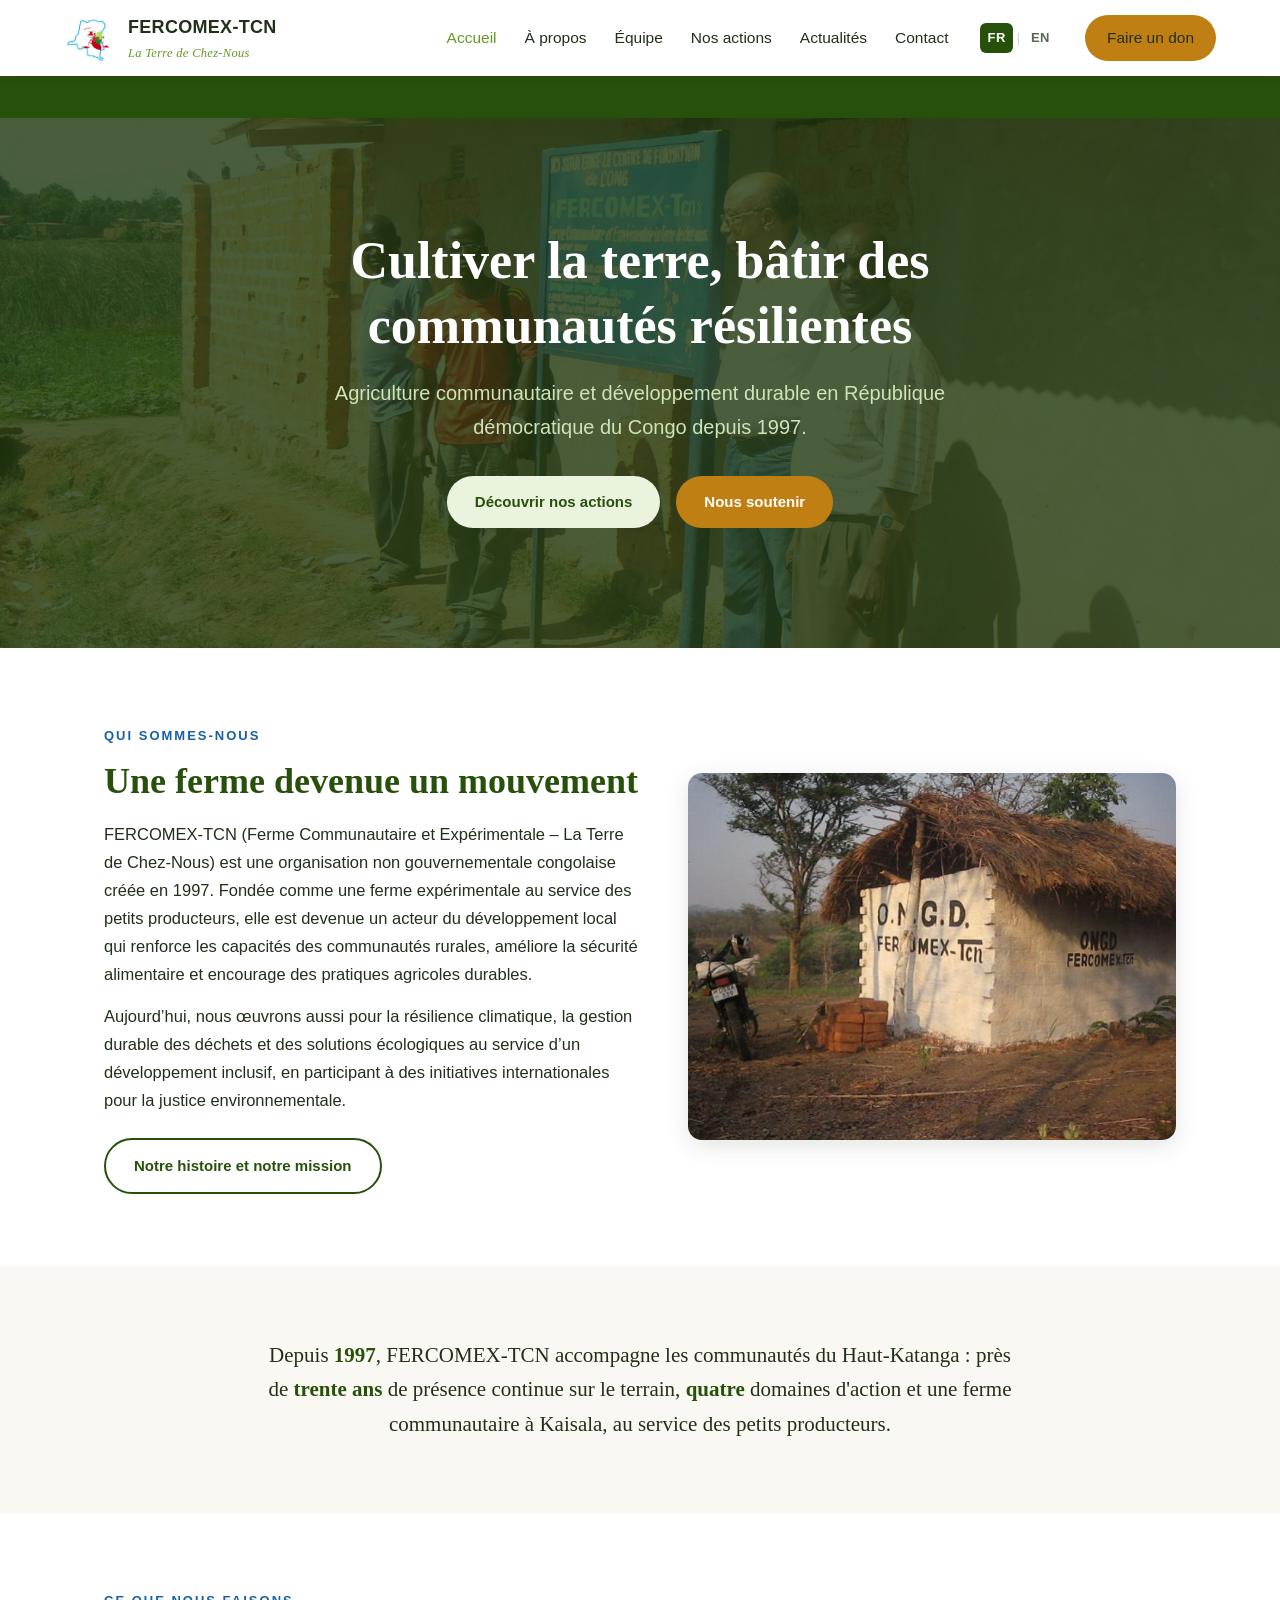
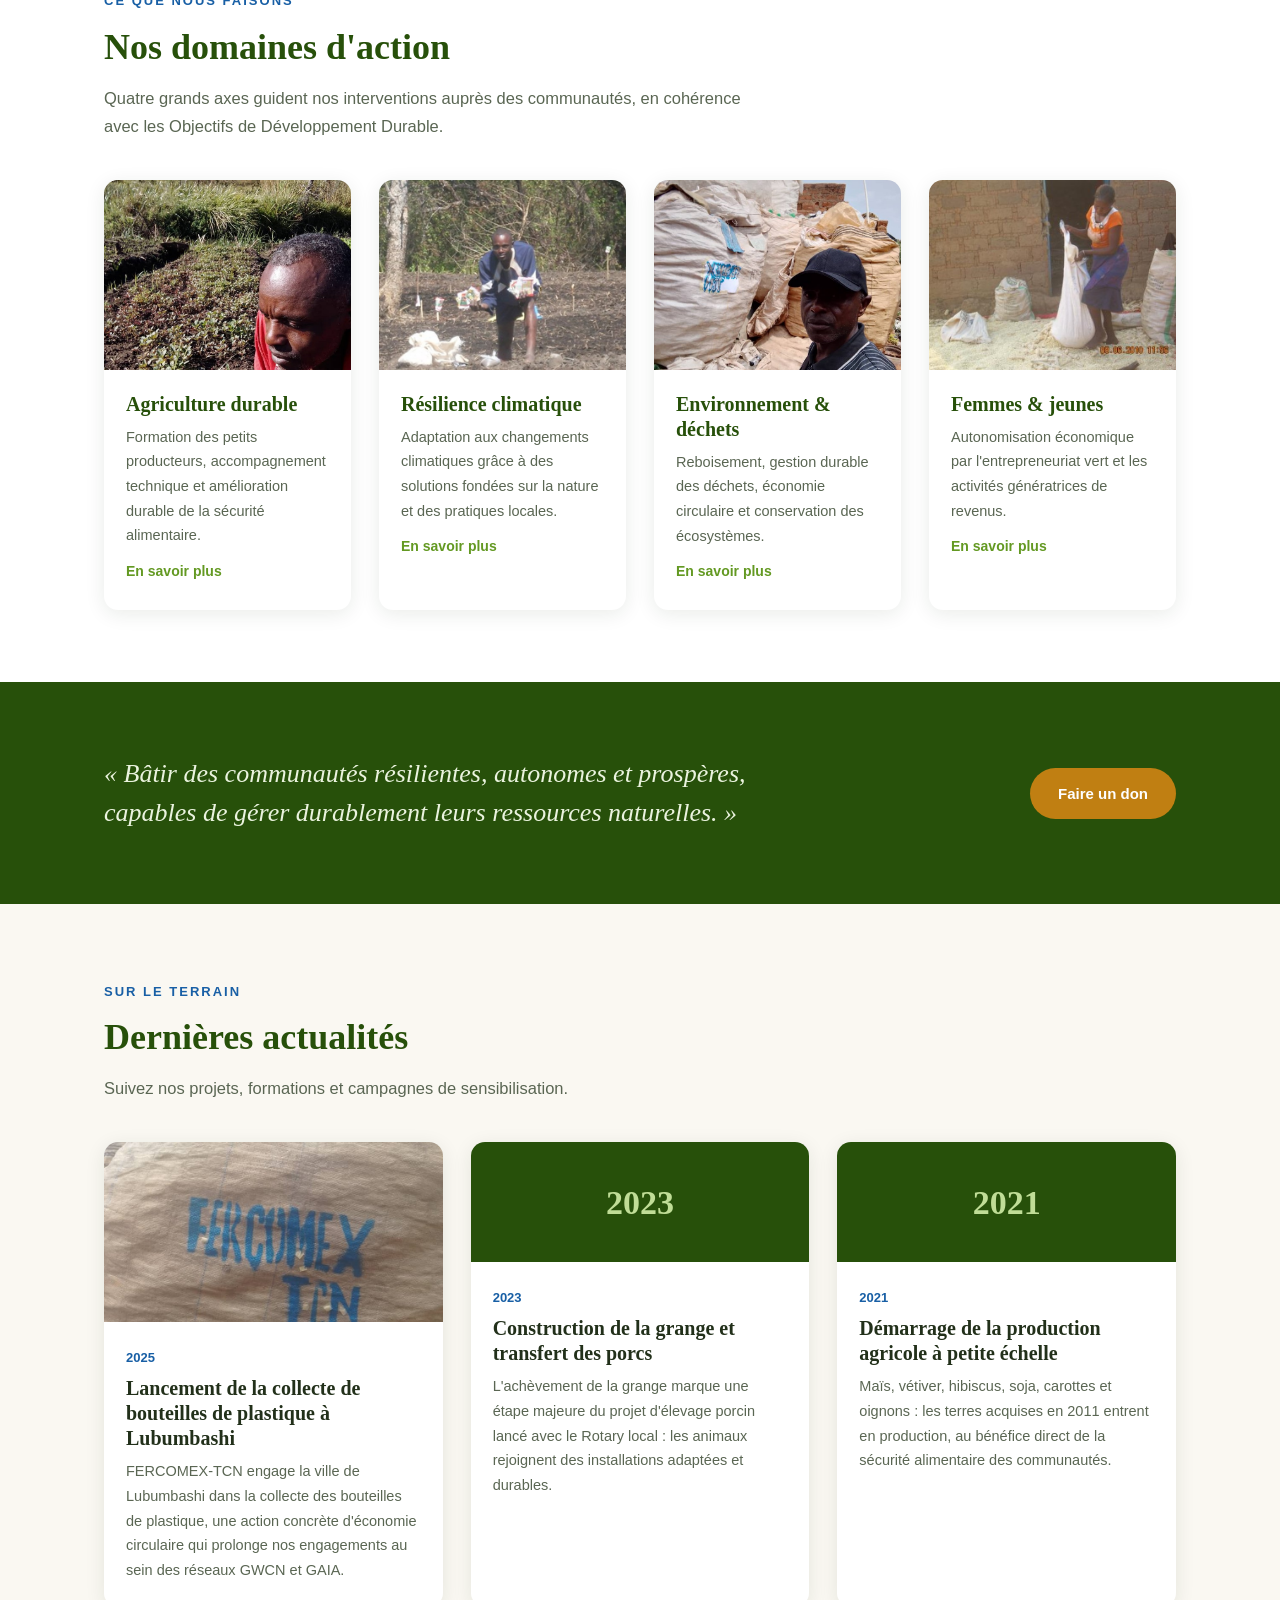
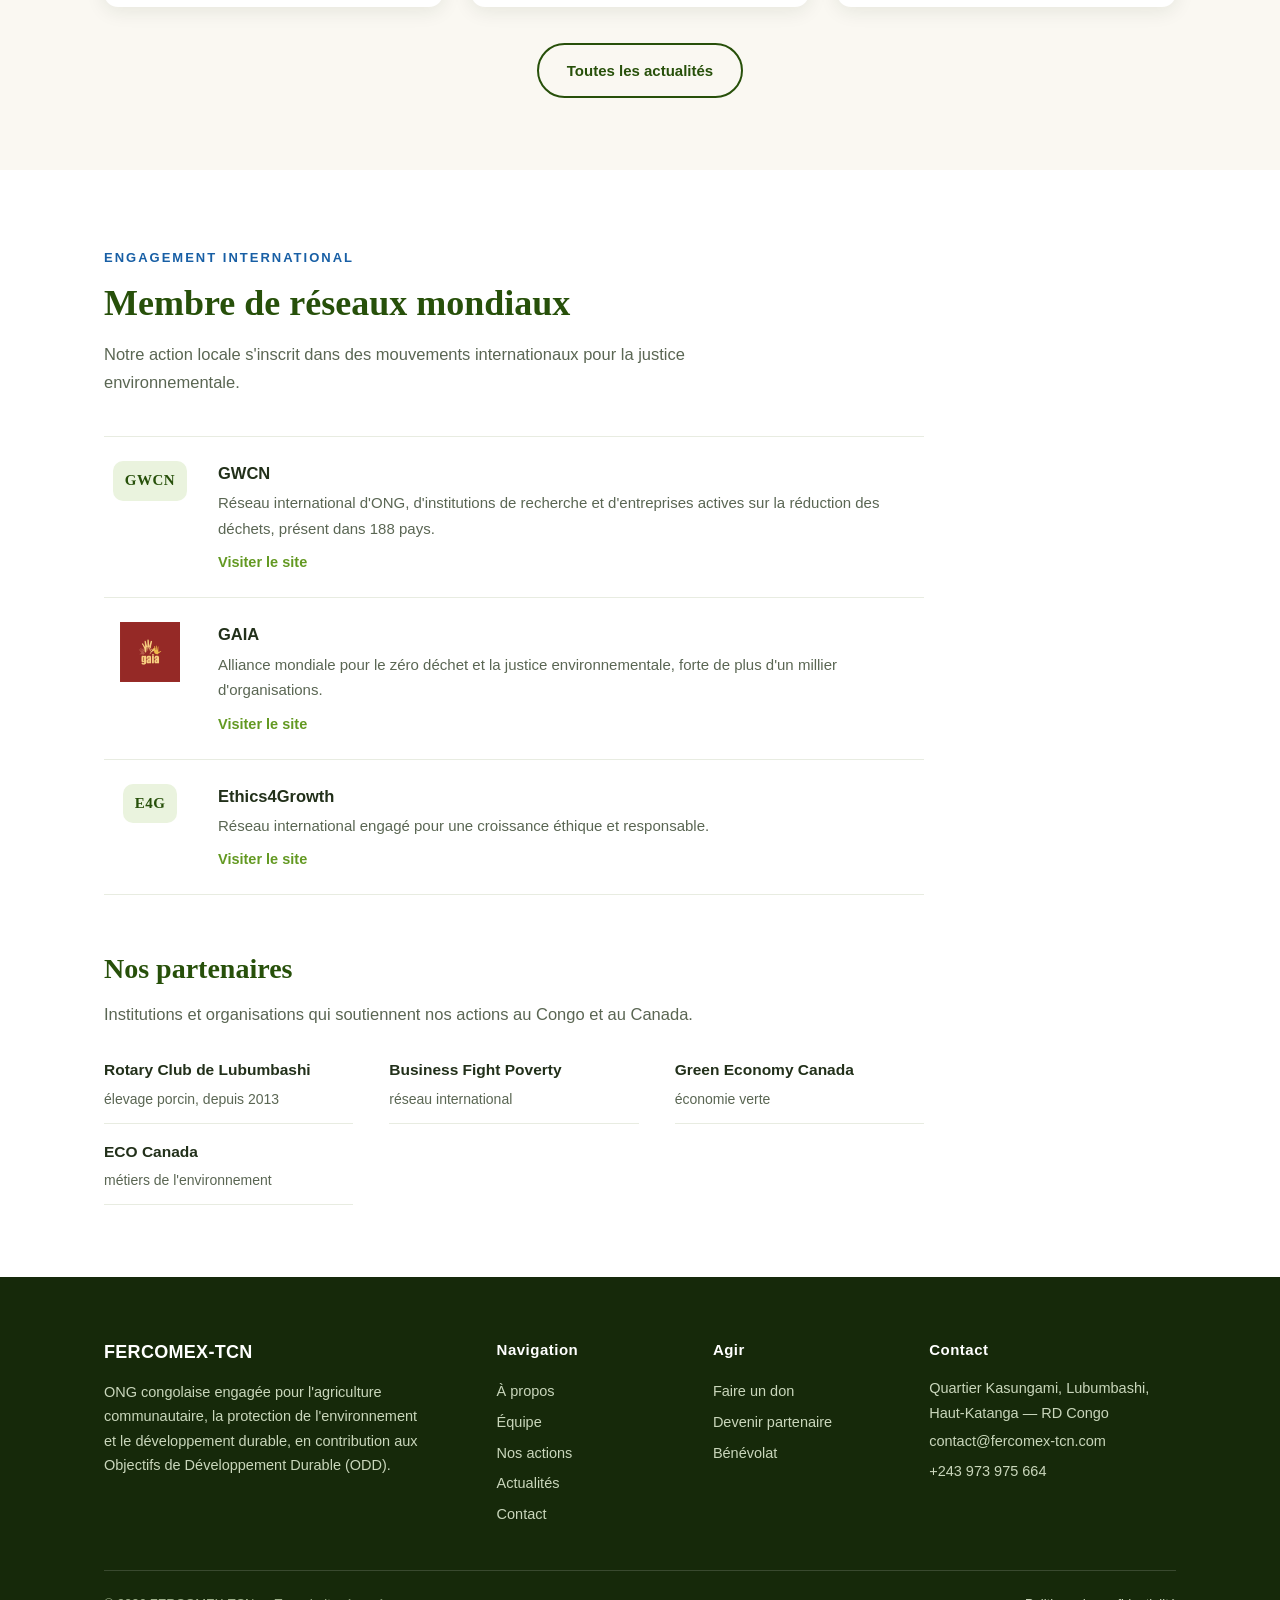
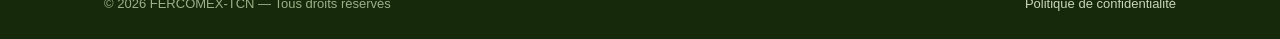
==== index.html @ 0d3cd233 "Site web FERCOMEX-TCN — version initiale Site statique bilingue (français / anglais) de l'ONGD FERCO" ====
<!DOCTYPE html>
<html lang="fr">
<head>
  <meta charset="UTF-8">
  <meta name="viewport" content="width=device-width, initial-scale=1.0">
  <title>FERCOMEX-TCN | Agriculture communautaire et développement durable en RDC</title>
  <meta name="description" content="FERCOMEX-TCN (La Terre de Chez-Nous) est une ONG congolaise fondée en 1997, engagée pour l'agriculture communautaire, la résilience climatique et la protection de l'environnement en RDC.">
  <link rel="icon" href="images/logo.jpg">
  <!-- Protection de secours : s'applique même sur un hébergeur qui
       ne lit pas le fichier _headers (GitHub Pages, par exemple). -->
  <meta http-equiv="Content-Security-Policy" content="default-src 'self'; script-src 'self'; style-src 'self' 'unsafe-inline'; font-src 'self'; img-src 'self' data:; media-src 'self'; connect-src 'self'; form-action 'self' https://formspree.io; base-uri 'self'; object-src 'none'">
  <meta name="referrer" content="strict-origin-when-cross-origin">
  <link rel="alternate" hreflang="fr" href="index.html">
  <link rel="alternate" hreflang="en" href="en/index.html">
  <link rel="stylesheet" href="css/style.css">
</head>
<body>

  <!-- ==================== EN-TÊTE ==================== -->
  <header class="entete">
    <div class="entete__barre">
      <a href="index.html" class="marque" style="text-decoration:none;">
        <img src="images/logo.jpg" alt="Logo FERCOMEX-TCN">
        <span class="marque__nom">FERCOMEX-TCN
          <span class="marque__slogan">La Terre de Chez-Nous</span>
        </span>
      </a>
      <button class="menu-mobile-btn" aria-label="Ouvrir le menu" aria-expanded="false">&#9776;</button>
      <nav class="nav">
        <a href="index.html" class="actif">Accueil</a>
        <a href="a-propos.html">À propos</a>
        <a href="equipe.html">Équipe</a>
        <a href="nos-actions.html">Nos actions</a>
        <a href="actualites.html">Actualités</a>
        <a href="contact.html">Contact</a>
        <span class="langues"><a href="#" class="actif">FR</a><span>|</span><a href="en/index.html">EN</a></span>
        <a href="contact.html#don" class="btn btn--don">Faire un don</a>
      </nav>
    </div>
  </header>

  <!-- ==================== RUBAN DE DEVISE TRILINGUE ====================
       Les trois devises défilent automatiquement (français, anglais, swahili).
       POUR MODIFIER UNE DEVISE : changez simplement le texte ci-dessous.
       POUR CHANGER LA VITESSE : voir css/style.css, section "Ruban de devise". -->
  <div class="ruban">
    <div class="ruban__piste">
      <p class="ruban__phrase"><span class="ruban__langue">FR</span>Notre Terre &mdash; Notre Prosp&eacute;rit&eacute;</p>
      <p class="ruban__phrase"><span class="ruban__langue">EN</span>Our Land &mdash; Our Prosperity</p>
      <p class="ruban__phrase"><span class="ruban__langue">SW</span>Udongo Wetu &mdash; Ufanisi Wetu</p>
    </div>
  </div>

  <!-- ==================== HÉROS (grand bandeau) ====================
       PHOTO : remplacez le fichier images/hero.jpg par votre plus belle
       photo de terrain (champ, formation, communauté). Format conseillé :
       1600 x 900 pixels, horizontale. Le texte vert foncé par-dessus
       s'ajuste automatiquement. -->
  <section class="heros">
    <h1>Cultiver la terre, bâtir des communautés résilientes</h1>
    <p>Agriculture communautaire et développement durable en République démocratique du Congo depuis 1997.</p>
    <div class="actions">
      <a href="nos-actions.html" class="btn btn--clair">Découvrir nos actions</a>
      <a href="contact.html#don" class="btn btn--don">Nous soutenir</a>
    </div>
  </section>

  <!-- ==================== QUI SOMMES-NOUS (résumé) ==================== -->
  <section class="section">
    <div class="conteneur deux-colonnes">
      <div>
        <span class="sur-titre">Qui sommes-nous</span>
        <h2>Une ferme devenue un mouvement</h2>
        <p style="margin-top:16px;">FERCOMEX-TCN (Ferme Communautaire et Expérimentale – La Terre de Chez-Nous) est une organisation non gouvernementale congolaise créée en 1997. Fondée comme une ferme expérimentale au service des petits producteurs, elle est devenue un acteur du développement local qui renforce les capacités des communautés rurales, améliore la sécurité alimentaire et encourage des pratiques agricoles durables.</p>
        <p style="margin-top:14px;">Aujourd&rsquo;hui, nous œuvrons aussi pour la résilience climatique, la gestion durable des déchets et des solutions écologiques au service d&rsquo;un développement inclusif, en participant à des initiatives internationales pour la justice environnementale.</p>
        <a href="a-propos.html" class="btn btn--contour" style="margin-top:24px;">Notre histoire et notre mission</a>
      </div>
      <!-- PHOTO : remplacez images/apropos-histoire.jpg (900 x 650 px) -->
      <img src="images/apropos-histoire.jpg" alt="La ferme communautaire FERCOMEX-TCN">
    </div>
  </section>

  <!-- ==================== REPÈRES ====================
       Les chiffres sont intégrés dans une phrase, pas alignés en compteurs.
       MODIFIEZ ICI quand vous aurez vos chiffres réels : remplacez les
       tirets par les nombres, dans le texte lui-même. -->
  <section class="section section--sable">
    <div class="conteneur">
      <p class="reperes">
        Depuis <strong>1997</strong>, FERCOMEX-TCN accompagne les communautés du Haut-Katanga :
        près de <strong>trente ans</strong> de présence continue sur le terrain, <strong>quatre</strong>
        domaines d'action et une ferme communautaire à Kaisala, au service des petits producteurs.
      </p>
    </div>
  </section>

  <!-- ==================== NOS DOMAINES D'ACTION ==================== -->
  <section class="section">
    <div class="conteneur">
      <span class="sur-titre">Ce que nous faisons</span>
      <h2>Nos domaines d'action</h2>
      <p class="intro-section">Quatre grands axes guident nos interventions auprès des communautés, en cohérence avec les Objectifs de Développement Durable.</p>

      <div class="grille-actions">
        <article class="carte-action">
          <img src="images/action-agriculture.jpg" alt="Pépinière de vétiver encadrée par notre agronome">
          <div class="carte-action__corps">
            <h3>Agriculture durable</h3>
            <p>Formation des petits producteurs, accompagnement technique et amélioration durable de la sécurité alimentaire.</p>
            <a href="nos-actions.html#agriculture" class="carte-action__lien">En savoir plus</a>
          </div>
        </article>

        <article class="carte-action">
          <img src="images/action-climat.jpg" alt="Préparation de planches de culture et repiquage à la ferme">
          <div class="carte-action__corps">
            <h3>Résilience climatique</h3>
            <p>Adaptation aux changements climatiques grâce à des solutions fondées sur la nature et des pratiques locales.</p>
            <a href="nos-actions.html#climat" class="carte-action__lien">En savoir plus</a>
          </div>
        </article>

        <article class="carte-action">
          <img src="images/action-dechets.jpg" alt="Collecte de bouteilles de plastique à Lubumbashi">
          <div class="carte-action__corps">
            <h3>Environnement &amp; déchets</h3>
            <p>Reboisement, gestion durable des déchets, économie circulaire et conservation des écosystèmes.</p>
            <a href="nos-actions.html#environnement" class="carte-action__lien">En savoir plus</a>
          </div>
        </article>

        <article class="carte-action">
          <img src="images/action-femmes.jpg" alt="Ensachage du maïs récolté par les femmes de la communauté">
          <div class="carte-action__corps">
            <h3>Femmes &amp; jeunes</h3>
            <p>Autonomisation économique par l'entrepreneuriat vert et les activités génératrices de revenus.</p>
            <a href="nos-actions.html#autonomisation" class="carte-action__lien">En savoir plus</a>
          </div>
        </article>
      </div>
    </div>
  </section>

  <!-- ==================== CITATION + APPEL AU DON ==================== -->
  <section class="section section--verte">
    <div class="conteneur citation">
      <blockquote>« Bâtir des communautés résilientes, autonomes et prospères, capables de gérer durablement leurs ressources naturelles. »</blockquote>
      <a href="contact.html#don" class="btn btn--don">Faire un don</a>
    </div>
  </section>

  <!-- ==================== ACTUALITÉS ====================
       MODIFIEZ ICI : remplacez les dates, titres et résumés par vos
       vraies nouvelles. Les photos : actu-1.jpg, actu-2.jpg, actu-3.jpg -->
  <section class="section section--sable">
    <div class="conteneur">
      <span class="sur-titre">Sur le terrain</span>
      <h2>Dernières actualités</h2>
      <p class="intro-section">Suivez nos projets, formations et campagnes de sensibilisation.</p>

      <div class="grille-actus">
                <article class="carte-actu">
          <img src="images/actu-2025.jpg" alt="Big bags de bouteilles collectées, marqués FERCOMEX-TCN">
          <div class="carte-actu__corps">
            <time datetime="2025">2025</time>
            <h3>Lancement de la collecte de bouteilles de plastique à Lubumbashi</h3>
            <p>FERCOMEX-TCN engage la ville de Lubumbashi dans la collecte des bouteilles de plastique, une action concrète d'économie circulaire qui prolonge nos engagements au sein des réseaux GWCN et GAIA.</p>
          </div>
        </article>
        <article class="carte-actu">
          <div class="bandeau-actu"><span>2023</span></div>
          <div class="carte-actu__corps">
            <time datetime="2023">2023</time>
            <h3>Construction de la grange et transfert des porcs</h3>
            <p>L'achèvement de la grange marque une étape majeure du projet d'élevage porcin lancé avec le Rotary local : les animaux rejoignent des installations adaptées et durables.</p>
          </div>
        </article>
        <article class="carte-actu">
          <div class="bandeau-actu"><span>2021</span></div>
          <div class="carte-actu__corps">
            <time datetime="2021">2021</time>
            <h3>Démarrage de la production agricole à petite échelle</h3>
            <p>Maïs, vétiver, hibiscus, soja, carottes et oignons : les terres acquises en 2011 entrent en production, au bénéfice direct de la sécurité alimentaire des communautés.</p>
          </div>
        </article>

      </div>
      <div style="text-align:center; margin-top:36px;">
        <a href="actualites.html" class="btn btn--contour">Toutes les actualités</a>
      </div>
    </div>
  </section>

  <!-- ==================== PARTENAIRES ====================
       MODIFIEZ ICI : remplacez les noms par vos vrais partenaires.
       Plus tard, vous pourrez remplacer chaque bloc texte par le logo
       du partenaire : <img src="images/partenaire-1.png" alt="Nom"> -->
  <section class="section">
    <div class="conteneur">
      <span class="sur-titre">Engagement international</span>
      <h2>Membre de réseaux mondiaux</h2>
      <p class="intro-section">Notre action locale s'inscrit dans des mouvements internationaux pour la justice environnementale.</p>
      <ul class="liste-reseaux">
        <li class="reseau-ligne">
          <span class="reseau-ligne__logo">
            <!-- LOGO : déposez images/logos/gwcn.png puis remplacez la ligne ci-dessous par :
                 <img src="images/logos/gwcn.png" alt="GWCN"> -->
            <span class="logo-texte">GWCN</span>
          </span>
          <span class="reseau-ligne__texte">
            <strong>GWCN</strong>
            <span>Réseau international d'ONG, d'institutions de recherche et d'entreprises actives sur la réduction des déchets, présent dans 188 pays.</span>
            <a href="https://gwcnweb.org/" target="_blank" rel="noopener">Visiter le site</a>
          </span>
        </li>
        <li class="reseau-ligne">
          <span class="reseau-ligne__logo">
            <!-- LOGO : déposez images/logos/gaia.png puis remplacez la ligne ci-dessous par :
                 <img src="images/logos/gaia.png" alt="GAIA"> -->
            <img src="images/logos/gaia.png" alt="GAIA">
          </span>
          <span class="reseau-ligne__texte">
            <strong>GAIA</strong>
            <span>Alliance mondiale pour le zéro déchet et la justice environnementale, forte de plus d'un millier d'organisations.</span>
            <a href="https://www.no-burn.org/" target="_blank" rel="noopener">Visiter le site</a>
          </span>
        </li>
        <li class="reseau-ligne">
          <span class="reseau-ligne__logo">
            <!-- LOGO : déposez images/logos/ethics4growth.png puis remplacez la ligne ci-dessous par :
                 <img src="images/logos/ethics4growth.png" alt="Ethics4Growth"> -->
            <span class="logo-texte">E4G</span>
          </span>
          <span class="reseau-ligne__texte">
            <strong>Ethics4Growth</strong>
            <span>Réseau international engagé pour une croissance éthique et responsable.</span>
            <a href="https://ethics4growth.com/" target="_blank" rel="noopener">Visiter le site</a>
          </span>
        </li>
      </ul>

      <h3 class="sous-titre-bloc">Nos partenaires</h3>
      <p class="intro-section" style="margin-bottom:18px;">Institutions et organisations qui soutiennent nos actions au Congo et au Canada.</p>
      <ul class="liste-partenaires">
        <li><strong>Rotary Club de Lubumbashi</strong><span>élevage porcin, depuis 2013</span></li>
        <li><strong>Business Fight Poverty</strong><span>réseau international</span></li>
        <li><strong>Green Economy Canada</strong><span>économie verte</span></li>
        <li><strong>ECO Canada</strong><span>métiers de l'environnement</span></li>
      </ul>
    </div>
  </section>

  <!-- ==================== PIED DE PAGE ==================== -->
  <footer class="pied">
    <div class="conteneur">
      <div class="pied__grille">
        <div>
          <span class="marque__nom">FERCOMEX-TCN</span>
          <p style="margin-top:12px; max-width:320px;">ONG congolaise engagée pour l'agriculture communautaire, la protection de l'environnement et le développement durable, en contribution aux Objectifs de Développement Durable (ODD).</p>
        </div>
        <div>
          <h4>Navigation</h4>
          <a href="a-propos.html">À propos</a>
        <a href="equipe.html">Équipe</a>
          <a href="nos-actions.html">Nos actions</a>
          <a href="actualites.html">Actualités</a>
          <a href="contact.html">Contact</a>
        </div>
        <div>
          <h4>Agir</h4>
          <a href="contact.html#don">Faire un don</a>
          <a href="contact.html">Devenir partenaire</a>
          <a href="contact.html">Bénévolat</a>
        </div>
        <div>
          <h4>Contact</h4>
          <!-- MODIFIEZ ICI vos vraies coordonnées -->
          <p>Quartier Kasungami, Lubumbashi, Haut-Katanga — RD Congo</p>
          <a href="mailto:contact@fercomex-tcn.com">contact@fercomex-tcn.com</a>
          <a href="tel:+243973975664">+243 973 975 664</a>
        </div>
      </div>
      <div class="pied__bas">
        <span>© <span id="annee">2026</span> FERCOMEX-TCN — Tous droits réservés</span>
        <span><a href="confidentialite.html" style="display:inline;">Politique de confidentialité</a></span>
      </div>
    </div>
  </footer>

  <script src="js/main.js"></script>
</body>
</html>
---- css/style.css ----
/* ============================================================
   POLICES — hébergées sur le site, aucune requête vers Google
   ------------------------------------------------------------
   Les fichiers attendus sont dans le dossier fonts/.
   S'ils sont absents, le site utilise automatiquement les polices
   de l'ordinateur du visiteur (Georgia et la police système) :
   l'affichage reste correct. Voir fonts/LISEZ-MOI.txt pour les ajouter.
   ============================================================ */
@font-face {
  font-family: "Fraunces";
  src: url("../fonts/fraunces-600.woff2") format("woff2");
  font-weight: 600; font-style: normal; font-display: swap;
}
@font-face {
  font-family: "Fraunces";
  src: url("../fonts/fraunces-400-italic.woff2") format("woff2");
  font-weight: 400; font-style: italic; font-display: swap;
}
@font-face {
  font-family: "Inter";
  src: url("../fonts/inter-400.woff2") format("woff2");
  font-weight: 400; font-style: normal; font-display: swap;
}
@font-face {
  font-family: "Inter";
  src: url("../fonts/inter-600.woff2") format("woff2");
  font-weight: 600; font-style: normal; font-display: swap;
}
@font-face {
  font-family: "Inter";
  src: url("../fonts/inter-700.woff2") format("woff2");
  font-weight: 700; font-style: normal; font-display: swap;
}

/* ============================================================
   FERCOMEX-TCN — Feuille de style principale
   ------------------------------------------------------------
   POUR CHANGER LES COULEURS DU SITE : modifiez uniquement
   les valeurs ci-dessous (section "Palette"). Tout le site
   s'adaptera automatiquement.
   ============================================================ */

:root {
  /* ---- Palette ---- */
  --vert-foret: #27500a;      /* couleur principale (bandeaux, titres) */
  --vert-feuille: #639922;    /* vert secondaire (liens, accents) */
  --vert-pale: #eaf3de;       /* fonds clairs verts */
  --bleu-fleuve: #185fa5;     /* accent bleu (climat, eau) */
  --ambre: #c07f12;           /* bouton "Faire un don" */
  --ambre-fonce: #8a5a0a;
  --sable: #faf8f2;           /* fond de sections alternées */
  --texte: #22301a;           /* texte principal */
  --texte-doux: #5a6653;      /* texte secondaire */
  --blanc: #ffffff;

  /* ---- Typographie ---- */
  --police-titres: "Fraunces", Georgia, "Times New Roman", serif;
  --police-texte: "Inter", -apple-system, BlinkMacSystemFont, "Segoe UI", Roboto, Helvetica, Arial, sans-serif;
}

/* ---- Base ---- */
* { margin: 0; padding: 0; box-sizing: border-box; }
html { scroll-behavior: smooth; }
body {
  font-family: var(--police-texte);
  color: var(--texte);
  background: var(--blanc);
  line-height: 1.7;
  font-size: 16.5px;
}
img { max-width: 100%; display: block; }
a { color: var(--vert-feuille); text-decoration: none; }
a:hover { text-decoration: underline; }

.conteneur { max-width: 1120px; margin: 0 auto; padding: 0 24px; }

h1, h2, h3 { font-family: var(--police-titres); font-weight: 600; line-height: 1.25; }
h2 { font-size: clamp(26px, 4vw, 36px); color: var(--vert-foret); }
h3 { font-size: 20px; }

.section { padding: 72px 0; }
.section--sable { background: var(--sable); }
.section--verte { background: var(--vert-foret); color: var(--vert-pale); }
.section--verte h2 { color: var(--blanc); }

.sur-titre {
  display: inline-block;
  font-size: 13px;
  letter-spacing: 2px;
  text-transform: uppercase;
  color: var(--bleu-fleuve);
  font-weight: 600;
  margin-bottom: 12px;
}
.intro-section {
  max-width: 640px;
  color: var(--texte-doux);
  margin: 14px 0 40px;
}

/* ---- Boutons ---- */
.btn {
  display: inline-block;
  padding: 13px 28px;
  border-radius: 999px;
  font-weight: 600;
  font-size: 15px;
  transition: transform 0.15s ease, background 0.15s ease;
}
.btn:hover { text-decoration: none; transform: translateY(-2px); }
.btn--don { background: var(--ambre); color: var(--blanc); }
.btn--don:hover { background: var(--ambre-fonce); }
.btn--clair { background: var(--vert-pale); color: var(--vert-foret); }
.btn--clair:hover { background: var(--blanc); }
.btn--vert { background: var(--vert-foret); color: var(--blanc); }
.btn--vert:hover { background: #1c3a07; }
.btn--contour { border: 2px solid var(--vert-foret); color: var(--vert-foret); }

/* ---- En-tête ---- */
.entete {
  background: var(--blanc);
  position: sticky;
  top: 0;
  z-index: 50;
  box-shadow: 0 1px 12px rgba(20, 40, 5, 0.08);
}
.entete__barre {
  display: flex;
  align-items: center;
  justify-content: space-between;
  padding: 12px 24px;
  max-width: 1200px;
  margin: 0 auto;
}
.marque { display: flex; align-items: center; gap: 12px; }
.marque img { width: 52px; height: 52px; object-fit: contain; border-radius: 50%; }
.marque__nom { font-weight: 700; font-size: 18px; color: var(--texte); letter-spacing: 0.3px; }
.marque__slogan {
  display: block;
  font-family: var(--police-titres);
  font-style: italic;
  font-weight: 400;
  font-size: 12.5px;
  color: var(--vert-feuille);
}
.nav { display: flex; align-items: center; gap: 28px; }
.nav a { color: var(--texte); font-weight: 500; font-size: 15.5px; }
.nav a:hover, .nav a.actif { color: var(--vert-feuille); text-decoration: none; }
.nav .btn { padding: 10px 22px; }
.menu-mobile-btn {
  display: none;
  background: none;
  border: none;
  font-size: 28px;
  color: var(--vert-foret);
  cursor: pointer;
}

/* ---- Héros (grand bandeau d'accueil) ---- */
.heros {
  position: relative;
  color: var(--blanc);
  text-align: center;
  padding: 110px 24px 120px;
  background:
    linear-gradient(rgba(24, 48, 6, 0.78), rgba(24, 48, 6, 0.78)),
    url("../images/hero.jpg") center / cover no-repeat;
}
.heros h1 {
  font-size: clamp(30px, 5vw, 52px);
  max-width: 820px;
  margin: 0 auto 18px;
  color: var(--blanc);
}
.heros p {
  font-size: clamp(16px, 2.2vw, 20px);
  color: #cfe3b8;
  max-width: 640px;
  margin: 0 auto 32px;
}
.heros .actions { display: flex; gap: 16px; justify-content: center; flex-wrap: wrap; }

/* ---- Bande de chiffres clés ---- */
.chiffres {
  display: grid;
  grid-template-columns: repeat(auto-fit, minmax(200px, 1fr));
  gap: 24px;
  text-align: center;
}
.chiffre__valeur {
  font-family: var(--police-titres);
  font-size: 42px;
  font-weight: 700;
  color: var(--vert-foret);
}
.chiffre__label { color: var(--texte-doux); font-size: 15px; }

/* ---- Cartes d'action (avec photo) ---- */
.grille-actions {
  display: grid;
  grid-template-columns: repeat(auto-fit, minmax(240px, 1fr));
  gap: 28px;
}
.carte-action {
  background: var(--blanc);
  border-radius: 14px;
  overflow: hidden;
  box-shadow: 0 4px 20px rgba(20, 40, 5, 0.09);
  transition: transform 0.2s ease;
  display: flex;
  flex-direction: column;
}
.carte-action:hover { transform: translateY(-6px); }
.carte-action img { height: 190px; object-fit: cover; width: 100%; }
.carte-action__corps { padding: 22px 22px 26px; flex: 1; }
.carte-action h3 { color: var(--vert-foret); margin-bottom: 8px; }
.carte-action p { font-size: 14.5px; color: var(--texte-doux); }
.carte-action__lien { font-weight: 600; font-size: 14px; display: inline-block; margin-top: 12px; }

/* ---- Citation / appel au don ---- */
.citation {
  display: flex;
  align-items: center;
  justify-content: space-between;
  gap: 32px;
  flex-wrap: wrap;
}
.citation blockquote {
  font-family: var(--police-titres);
  font-style: italic;
  font-size: clamp(19px, 2.6vw, 26px);
  line-height: 1.5;
  max-width: 660px;
}

/* ---- Actualités ---- */
.grille-actus {
  display: grid;
  grid-template-columns: repeat(auto-fit, minmax(260px, 1fr));
  gap: 28px;
}
.carte-actu {
  background: var(--blanc);
  border-radius: 14px;
  overflow: hidden;
  box-shadow: 0 4px 20px rgba(20, 40, 5, 0.09);
}
.carte-actu img { height: 180px; width: 100%; object-fit: cover; }
.carte-actu__corps { padding: 20px 22px 24px; }
.carte-actu time { font-size: 13px; color: var(--bleu-fleuve); font-weight: 600; }
.carte-actu h3 { margin: 6px 0 8px; }
.carte-actu p { font-size: 14.5px; color: var(--texte-doux); }

/* ---- Partenaires ---- */
.partenaires {
  display: flex;
  gap: 20px;
  flex-wrap: wrap;
  justify-content: center;
}
.partenaire {
  background: var(--blanc);
  border: 1px solid #e4e8dd;
  border-radius: 10px;
  padding: 18px 30px;
  color: var(--texte-doux);
  font-weight: 600;
  font-size: 14px;
}

/* ---- Pied de page ---- */
.pied {
  background: #16290a;
  color: #c9d6bb;
  padding: 60px 0 24px;
  font-size: 14.5px;
}
.pied__grille {
  display: grid;
  grid-template-columns: 2fr 1fr 1fr 1.4fr;
  gap: 40px;
  margin-bottom: 40px;
}
.pied h4 { color: var(--blanc); font-size: 15px; margin-bottom: 14px; letter-spacing: 0.5px; }
.pied a { color: #c9d6bb; display: block; padding: 3px 0; }
.pied a:hover { color: var(--blanc); }
.pied__bas {
  border-top: 1px solid rgba(255, 255, 255, 0.15);
  padding-top: 22px;
  display: flex;
  justify-content: space-between;
  flex-wrap: wrap;
  gap: 10px;
  font-size: 13px;
  color: #9db08a;
}
.pied .marque__nom { color: var(--blanc); }

/* ---- Pages intérieures ---- */
.bandeau-page {
  background: var(--vert-foret);
  color: var(--blanc);
  text-align: center;
  padding: 64px 24px;
}
.bandeau-page h1 { font-size: clamp(28px, 4.5vw, 44px); color: var(--blanc); }
.bandeau-page p { color: #cfe3b8; max-width: 620px; margin: 12px auto 0; }

.deux-colonnes {
  display: grid;
  grid-template-columns: 1.1fr 1fr;
  gap: 48px;
  align-items: center;
}
.deux-colonnes img { border-radius: 14px; box-shadow: 0 6px 24px rgba(20, 40, 5, 0.12); }

.liste-verte { list-style: none; margin-top: 16px; }
.liste-verte li {
  padding: 10px 0 10px 34px;
  position: relative;
  border-bottom: 1px solid #edf1e6;
}
.liste-verte li::before {
  content: "\2713";
  position: absolute;
  left: 0;
  top: 10px;
  width: 22px;
  height: 22px;
  border-radius: 50%;
  background: var(--vert-pale);
  color: var(--vert-foret);
  font-size: 13px;
  font-weight: 700;
  display: flex;
  align-items: center;
  justify-content: center;
}

/* ---- Formulaire de contact ---- */
.form-contact { max-width: 640px; }
.form-contact label { font-weight: 600; font-size: 14.5px; display: block; margin: 18px 0 6px; }
.form-contact input,
.form-contact textarea {
  width: 100%;
  padding: 13px 16px;
  border: 1.5px solid #d7ddcd;
  border-radius: 10px;
  font-family: inherit;
  font-size: 15.5px;
  background: var(--blanc);
}
.form-contact input:focus,
.form-contact textarea:focus {
  outline: none;
  border-color: var(--vert-feuille);
  box-shadow: 0 0 0 3px rgba(99, 153, 34, 0.15);
}
.form-contact button { margin-top: 24px; border: none; cursor: pointer; font-family: inherit; }
.champ-cache { display: none; }

.coordonnees { display: grid; gap: 8px; margin-top: 20px; }

/* ---- Adaptation mobile ---- */
@media (max-width: 860px) {
  .nav {
    display: none;
    position: absolute;
    top: 100%;
    left: 0;
    right: 0;
    background: var(--blanc);
    flex-direction: column;
    padding: 20px 24px 28px;
    gap: 18px;
    box-shadow: 0 12px 24px rgba(20, 40, 5, 0.12);
  }
  .nav.ouvert { display: flex; }
  .menu-mobile-btn { display: block; }
  .pied__grille { grid-template-columns: 1fr 1fr; }
  .deux-colonnes { grid-template-columns: 1fr; }
  .section { padding: 52px 0; }
}
@media (max-width: 520px) {
  .pied__grille { grid-template-columns: 1fr; }
}

/* ---- Page Équipe ---- */
.grille-equipe {
  display: grid;
  grid-template-columns: repeat(auto-fill, minmax(280px, 1fr));
  gap: 24px;
}
.carte-membre {
  background: var(--blanc);
  border: 1px solid #e7ebe0;
  border-radius: 14px;
  padding: 26px 24px;
}
.carte-membre__haut { display: flex; align-items: center; gap: 14px; margin-bottom: 12px; }
.avatar {
  width: 54px; height: 54px; flex: none;
  border-radius: 50%;
  background: var(--vert-pale);
  color: var(--vert-foret);
  font-weight: 700; font-size: 18px;
  display: flex; align-items: center; justify-content: center;
}
.carte-membre h3 { font-size: 16.5px; color: var(--texte); line-height: 1.3; }
.carte-membre__fonction { font-size: 13px; color: var(--vert-feuille); font-weight: 600; }
.carte-membre p { font-size: 14px; color: var(--texte-doux); line-height: 1.6; }

/* ---- Frise chronologique (histoire) ---- */
.frise { position: relative; max-width: 760px; margin-top: 24px; }
.frise::before {
  content: ""; position: absolute; left: 70px; top: 8px; bottom: 8px;
  width: 2px; background: #cfe0b8;
}
.jalon { position: relative; display: flex; gap: 24px; padding: 14px 0; }
.jalon__annee {
  width: 58px; flex: none; text-align: right;
  font-family: var(--police-titres); font-weight: 700;
  font-size: 19px; color: var(--vert-foret); line-height: 1.5;
}
.jalon__point {
  position: absolute; left: 64px; top: 22px;
  width: 14px; height: 14px; border-radius: 50%;
  background: var(--vert-feuille); border: 3px solid var(--blanc);
  box-shadow: 0 0 0 2px #cfe0b8;
}
.jalon__texte { padding-left: 34px; color: var(--texte-doux); font-size: 15.5px; }
.jalon:last-child .jalon__point { background: var(--ambre); box-shadow: 0 0 0 2px #f0d9b0; }

/* ---- Réseaux dont l'ONG est membre ---- */
.membre-de { display: grid; grid-template-columns: repeat(auto-fit, minmax(250px, 1fr)); gap: 20px; }
.membre-de__carte {
  background: var(--blanc); border: 1px solid #e4e8dd; border-radius: 12px;
  padding: 22px 24px; text-align: left;
}
.membre-de__carte h3 { font-size: 17px; color: var(--vert-foret); margin-bottom: 6px; }
.membre-de__carte p { font-size: 14px; color: var(--texte-doux); }
.membre-de__carte a { font-size: 13.5px; font-weight: 600; display: inline-block; margin-top: 10px; }

@media (max-width: 560px) {
  .frise::before { left: 6px; }
  .jalon { flex-direction: column; gap: 2px; }
  .jalon__annee { text-align: left; padding-left: 28px; width: auto; }
  .jalon__point { left: 0; top: 24px; }
  .jalon__texte { padding-left: 28px; }
}

/* ---- Portraits des membres ---- */
.avatar-photo {
  width: 68px; height: 68px; flex: none;
  border-radius: 50%; object-fit: cover;
  border: 3px solid var(--vert-pale);
}
.carte-membre__haut { align-items: center; }

/* ---- Visuels illustrés (en attendant les photos de terrain) ---- */
.visuel {
  height: 190px; display: flex; align-items: center; justify-content: center;
  background: var(--vert-pale);
}
.visuel svg { width: 64px; height: 64px; stroke: var(--vert-foret); fill: none;
  stroke-width: 1.6; stroke-linecap: round; stroke-linejoin: round; }
.visuel--bleu { background: #e4eff9; }
.visuel--bleu svg { stroke: var(--bleu-fleuve); }
.visuel--teal { background: #e0f3ed; }
.visuel--teal svg { stroke: #0f6e56; }
.visuel--ambre { background: #fbeedb; }
.visuel--ambre svg { stroke: var(--ambre-fonce); }

.visuel--grand { height: 300px; border-radius: 14px; }
.visuel--grand svg { width: 104px; height: 104px; }

/* ---- Actualité avec bandeau daté ---- */
.bandeau-actu {
  height: 120px; display: flex; align-items: center; justify-content: center;
  background: var(--vert-foret);
}
.bandeau-actu span {
  font-family: var(--police-titres); font-size: 34px; font-weight: 700; color: #c0dd97;
}
.bandeau-actu--ambre { background: #7a4d08; }
.bandeau-actu--ambre span { color: var(--ambre-clair, #fac775); }

/* ---- Sélecteur de langue ---- */
.langues { display: flex; align-items: center; gap: 4px; margin-left: 4px; }
.langues a {
  font-size: 13px; font-weight: 700; letter-spacing: 0.5px;
  color: var(--texte-doux); padding: 4px 7px; border-radius: 6px;
}
.langues a:hover { text-decoration: none; background: var(--vert-pale); color: var(--vert-foret); }
.langues a.actif { background: var(--vert-foret); color: var(--blanc); }
.langues span { color: #c8d2bd; font-size: 12px; }

/* ---- Ruban de devise trilingue (sous l'en-tête) ----
   L'alternance est faite 100 % en CSS : elle fonctionne même si le
   JavaScript est bloqué. Chaque langue reste affichée 4 secondes
   (cycle complet de 12 s). POUR CHANGER LA VITESSE : modifiez les
   trois valeurs "12s" ci-dessous (ex. 9s = 3 s par langue). */
.ruban {
  background: var(--vert-foret);
  color: #cfe3b8;
  padding: 9px 16px;
  min-height: 42px;
  display: flex;
  align-items: center;
  justify-content: center;
}
.ruban__piste { position: relative; width: 100%; height: 24px; }
.ruban__phrase {
  position: absolute; inset: 0;
  display: flex; align-items: center; justify-content: center; gap: 10px;
  margin: 0;
  font-family: var(--police-titres); font-style: italic;
  font-size: 15.5px; letter-spacing: 0.2px; white-space: nowrap;
  opacity: 0;
  animation: ruban-defile 12s infinite;
}
.ruban__phrase:nth-child(1) { animation-delay: 0s; }
.ruban__phrase:nth-child(2) { animation-delay: 4s; }
.ruban__phrase:nth-child(3) { animation-delay: 8s; }

@keyframes ruban-defile {
  0%, 1%       { opacity: 0; }
  4%, 32%      { opacity: 1; }
  35%, 100%    { opacity: 0; }
}

.ruban__langue {
  font-family: var(--police-texte); font-style: normal;
  font-size: 10.5px; font-weight: 700; letter-spacing: 1.2px;
  color: #8fb968; border: 1px solid #4a7a22;
  border-radius: 4px; padding: 1px 6px;
}

/* Visiteur ayant désactivé les animations dans son système :
   les trois devises s'affichent côte à côte, sans mouvement.
   POUR FORCER L'ALTERNANCE MALGRÉ TOUT : supprimez ce bloc entier. */
@media (prefers-reduced-motion: reduce) {
  .ruban { flex-direction: column; gap: 2px; padding: 10px 16px; }
  .ruban__piste { height: auto; display: flex; flex-direction: column; gap: 2px; }
  .ruban__phrase { position: static; opacity: 1; animation: none; }
}
@media (max-width: 560px) {
  .ruban__phrase { font-size: 13.5px; gap: 7px; }
  .ruban__langue { font-size: 9.5px; padding: 1px 4px; }
}

/* ---- Logos des réseaux et partenaires ---- */
.logo-zone {
  height: 56px; display: flex; align-items: center; justify-content: center;
  margin-bottom: 14px;
}
.logo-zone img { max-height: 56px; max-width: 160px; object-fit: contain; }
/* Pastille affichée tant que le vrai logo n'est pas déposé */
.logo-texte {
  font-family: var(--police-titres); font-weight: 700; font-size: 20px;
  color: var(--vert-foret); background: var(--vert-pale);
  border-radius: 10px; padding: 10px 20px; letter-spacing: 0.5px;
}
.logo-texte--bleu { color: var(--bleu-fleuve); background: #e4eff9; }
.logo-texte--ambre { color: var(--ambre-fonce); background: #fbeedb; }

.membre-de__carte { text-align: center; }
.membre-de__carte p, .membre-de__carte a { text-align: left; }

.grille-partenaires {
  display: grid; grid-template-columns: repeat(auto-fit, minmax(190px, 1fr));
  gap: 18px; margin-top: 8px;
}
.partenaire-carte {
  background: var(--blanc); border: 1px solid #e4e8dd; border-radius: 12px;
  padding: 20px 18px; text-align: center;
}
.partenaire-carte .logo-zone { height: 44px; margin-bottom: 10px; }
.partenaire-carte .logo-texte { font-size: 15px; padding: 7px 14px; }
.partenaire-carte__nom { font-size: 14px; font-weight: 600; color: var(--texte); }
.partenaire-carte__role { font-size: 12.5px; color: var(--texte-doux); margin-top: 3px; }

/* ---- Bloc vidéo ---- */
/* Cette vidéo est au format portrait (filmée au téléphone) : on limite
   sa largeur pour qu'elle ne s'étire pas sur tout l'écran.
   Si vous la remplacez par une vidéo horizontale, passez max-width à 820px. */
.video-bloc { max-width: 400px; margin: 0 auto; }
.video-bloc video {
  width: 100%; display: block; border-radius: 14px;
  background: #16290a; box-shadow: 0 6px 24px rgba(20, 40, 5, 0.14);
}
.video-legende {
  font-size: 13.5px; color: var(--texte-doux);
  margin-top: 10px; text-align: center;
}

/* ---- Galerie photo ---- */
.galerie {
  display: grid;
  grid-template-columns: repeat(auto-fill, minmax(250px, 1fr));
  gap: 18px;
}
.galerie figure {
  margin: 0; background: var(--blanc);
  border-radius: 12px; overflow: hidden;
  box-shadow: 0 3px 16px rgba(20, 40, 5, 0.09);
}
.galerie img {
  width: 100%; height: 200px; object-fit: cover; display: block;
  transition: transform 0.3s ease;
}
.galerie figure:hover img { transform: scale(1.04); }
.galerie figcaption {
  padding: 12px 14px 15px;
  font-size: 13.5px; line-height: 1.5; color: var(--texte-doux);
}
.galerie__annee {
  display: block; font-size: 11.5px; font-weight: 700;
  letter-spacing: 1px; color: var(--vert-feuille); margin-bottom: 3px;
}
@media (prefers-reduced-motion: reduce) {
  .galerie img, .galerie figure:hover img { transition: none; transform: none; }
}

/* ---- Repères : chiffres intégrés dans une phrase ---- */
.reperes {
  max-width: 760px; margin: 0 auto; text-align: center;
  font-family: var(--police-titres); font-size: clamp(17px, 2.2vw, 21px);
  line-height: 1.65; color: var(--texte);
}
.reperes strong { color: var(--vert-foret); font-weight: 600; }

/* ---- Réseaux et partenaires : listes éditoriales, sans cartes ---- */
.sous-titre-bloc {
  font-size: clamp(22px, 3vw, 28px); color: var(--vert-foret);
  margin-top: 56px;
}
.liste-reseaux { list-style: none; max-width: 820px; }
.reseau-ligne {
  display: flex; gap: 22px; align-items: flex-start;
  padding: 22px 0; border-bottom: 1px solid #e8ece1;
}
.reseau-ligne:first-child { border-top: 1px solid #e8ece1; }
.reseau-ligne__logo {
  width: 92px; flex: none; display: flex;
  align-items: center; justify-content: center; padding-top: 2px;
}
.reseau-ligne__logo img { max-width: 92px; max-height: 60px; object-fit: contain; }
.reseau-ligne__logo .logo-texte { font-size: 15px; padding: 7px 12px; }
.reseau-ligne__texte { display: block; }
.reseau-ligne__texte strong {
  display: block; font-size: 16.5px; color: var(--texte); margin-bottom: 3px;
}
.reseau-ligne__texte span {
  display: block; font-size: 15px; color: var(--texte-doux); margin-bottom: 6px;
}
.reseau-ligne__texte a { font-size: 14.5px; font-weight: 600; }

.liste-partenaires {
  list-style: none; max-width: 820px;
  display: grid; grid-template-columns: repeat(auto-fit, minmax(230px, 1fr)); gap: 4px 36px;
}
.liste-partenaires li { padding: 11px 0; border-bottom: 1px solid #e8ece1; }
.liste-partenaires strong { display: block; font-size: 15.5px; color: var(--texte); }
.liste-partenaires span { font-size: 14px; color: var(--texte-doux); }

@media (max-width: 560px) {
  .reseau-ligne { gap: 14px; }
  .reseau-ligne__logo { width: 68px; }
}
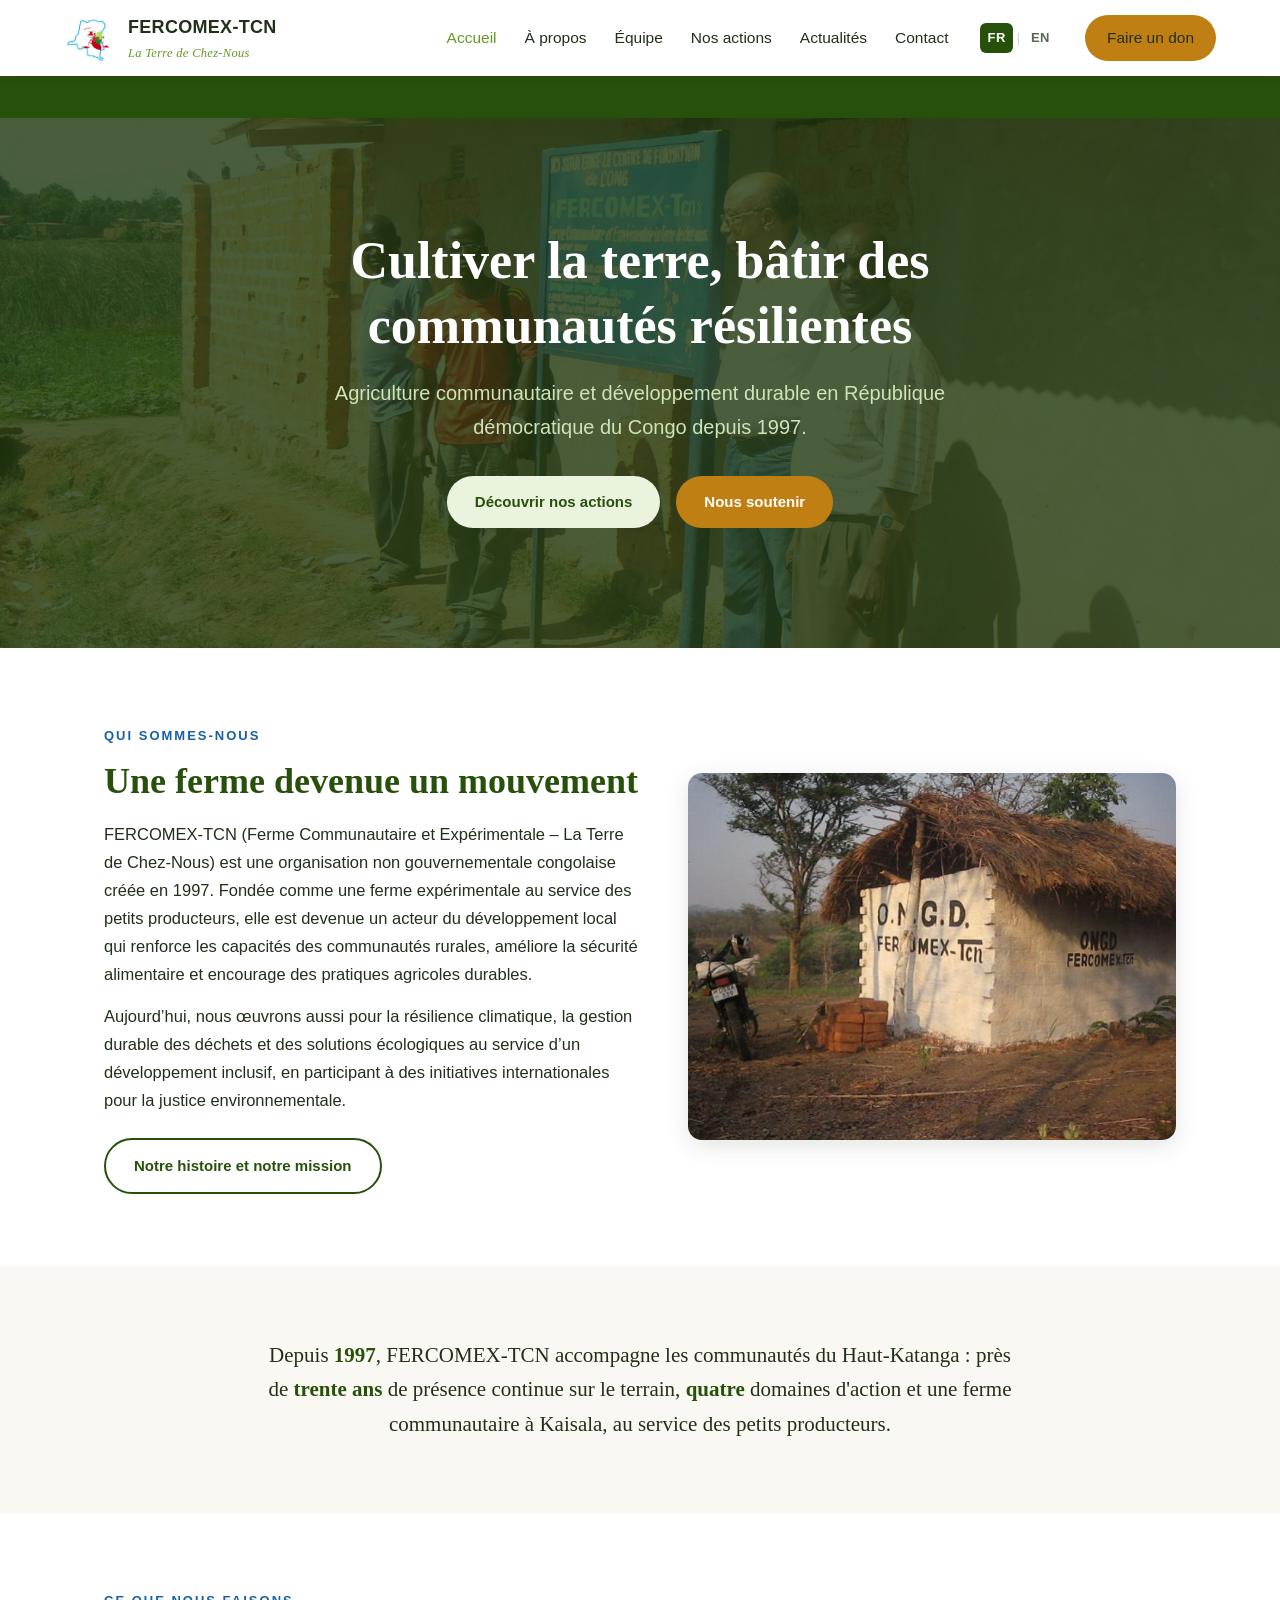
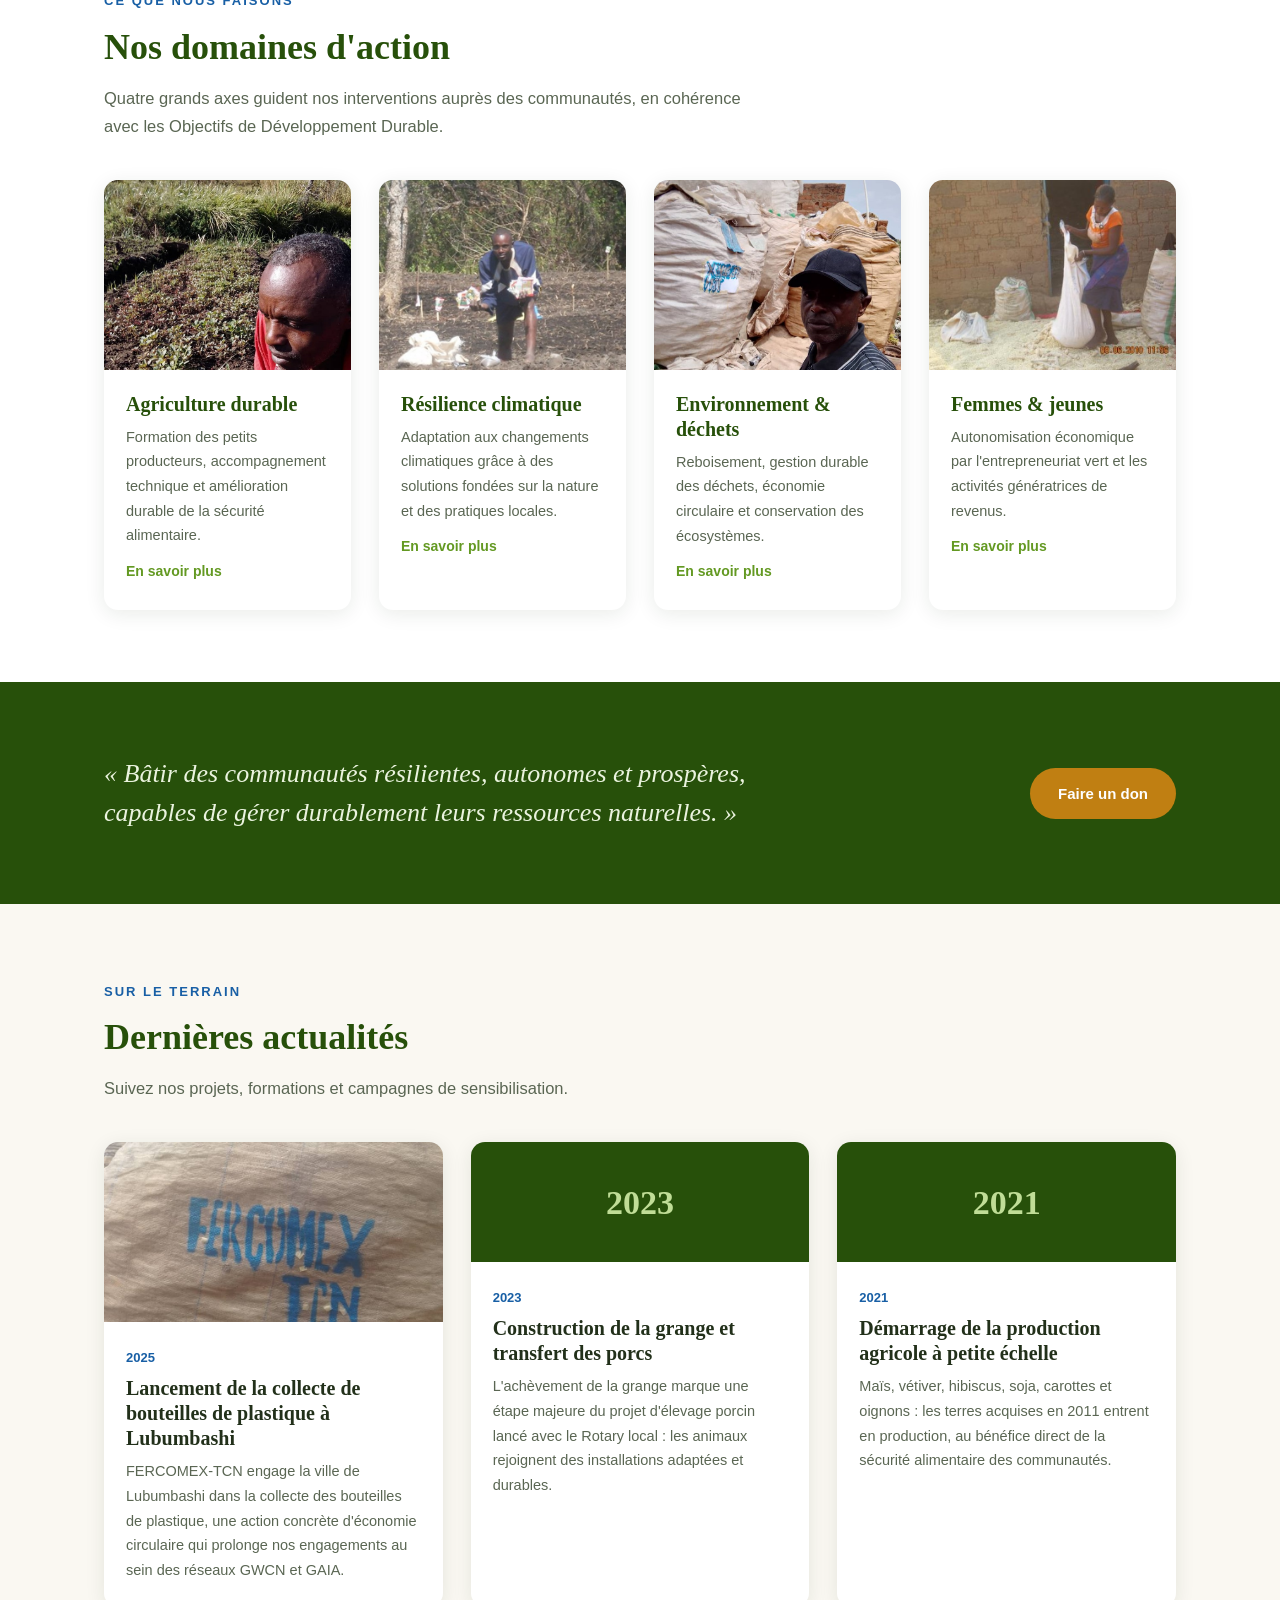
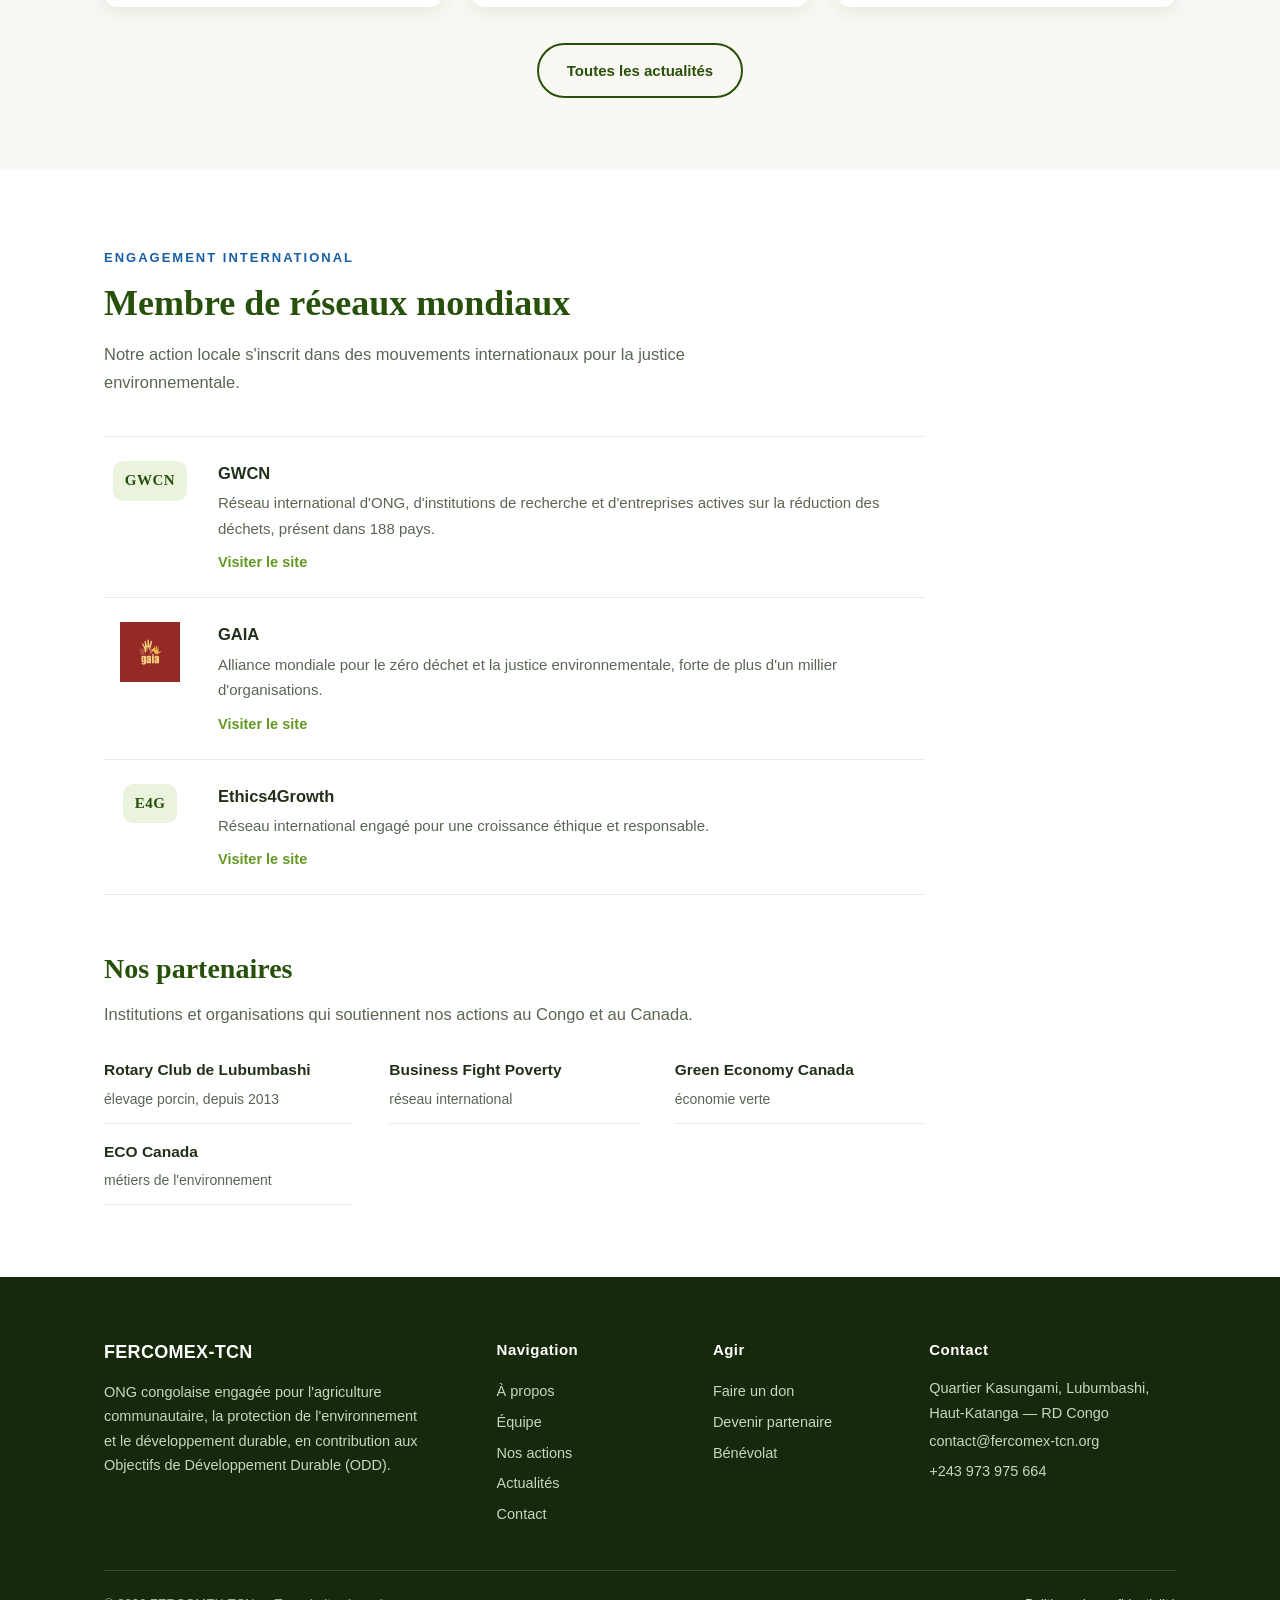
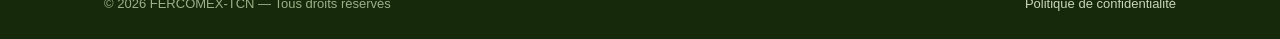
==== commit 2a20a1bd: "Passer au domaine fercomex-tcn.org - robots.txt, sitemap.xml, security.txt : domaine réel - courriel" ====
--- a/index.html
+++ b/index.html
@@ -276,7 +276,7 @@
           <h4>Contact</h4>
           <!-- MODIFIEZ ICI vos vraies coordonnées -->
           <p>Quartier Kasungami, Lubumbashi, Haut-Katanga — RD Congo</p>
-          <a href="mailto:contact@fercomex-tcn.com">contact@fercomex-tcn.com</a>
+          <a href="mailto:contact@fercomex-tcn.org">contact@fercomex-tcn.org</a>
           <a href="tel:+243973975664">+243 973 975 664</a>
         </div>
       </div>
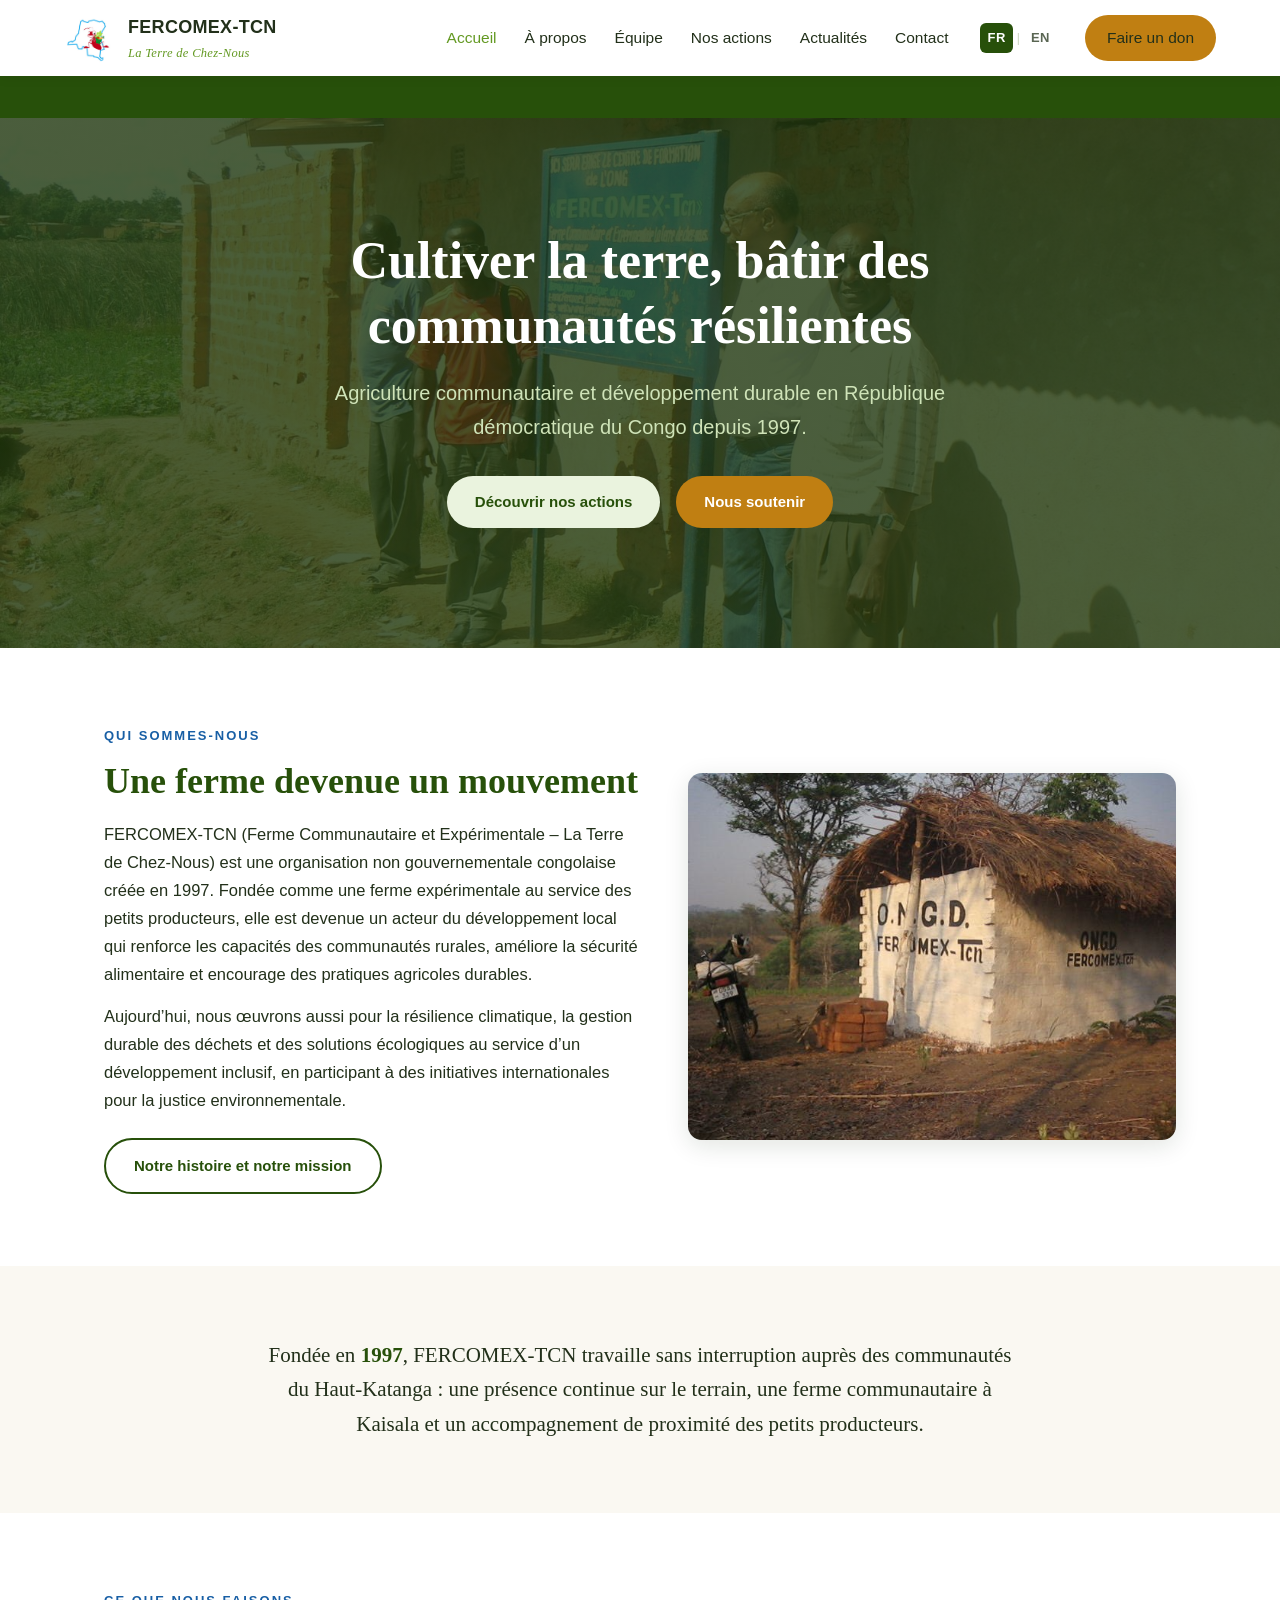
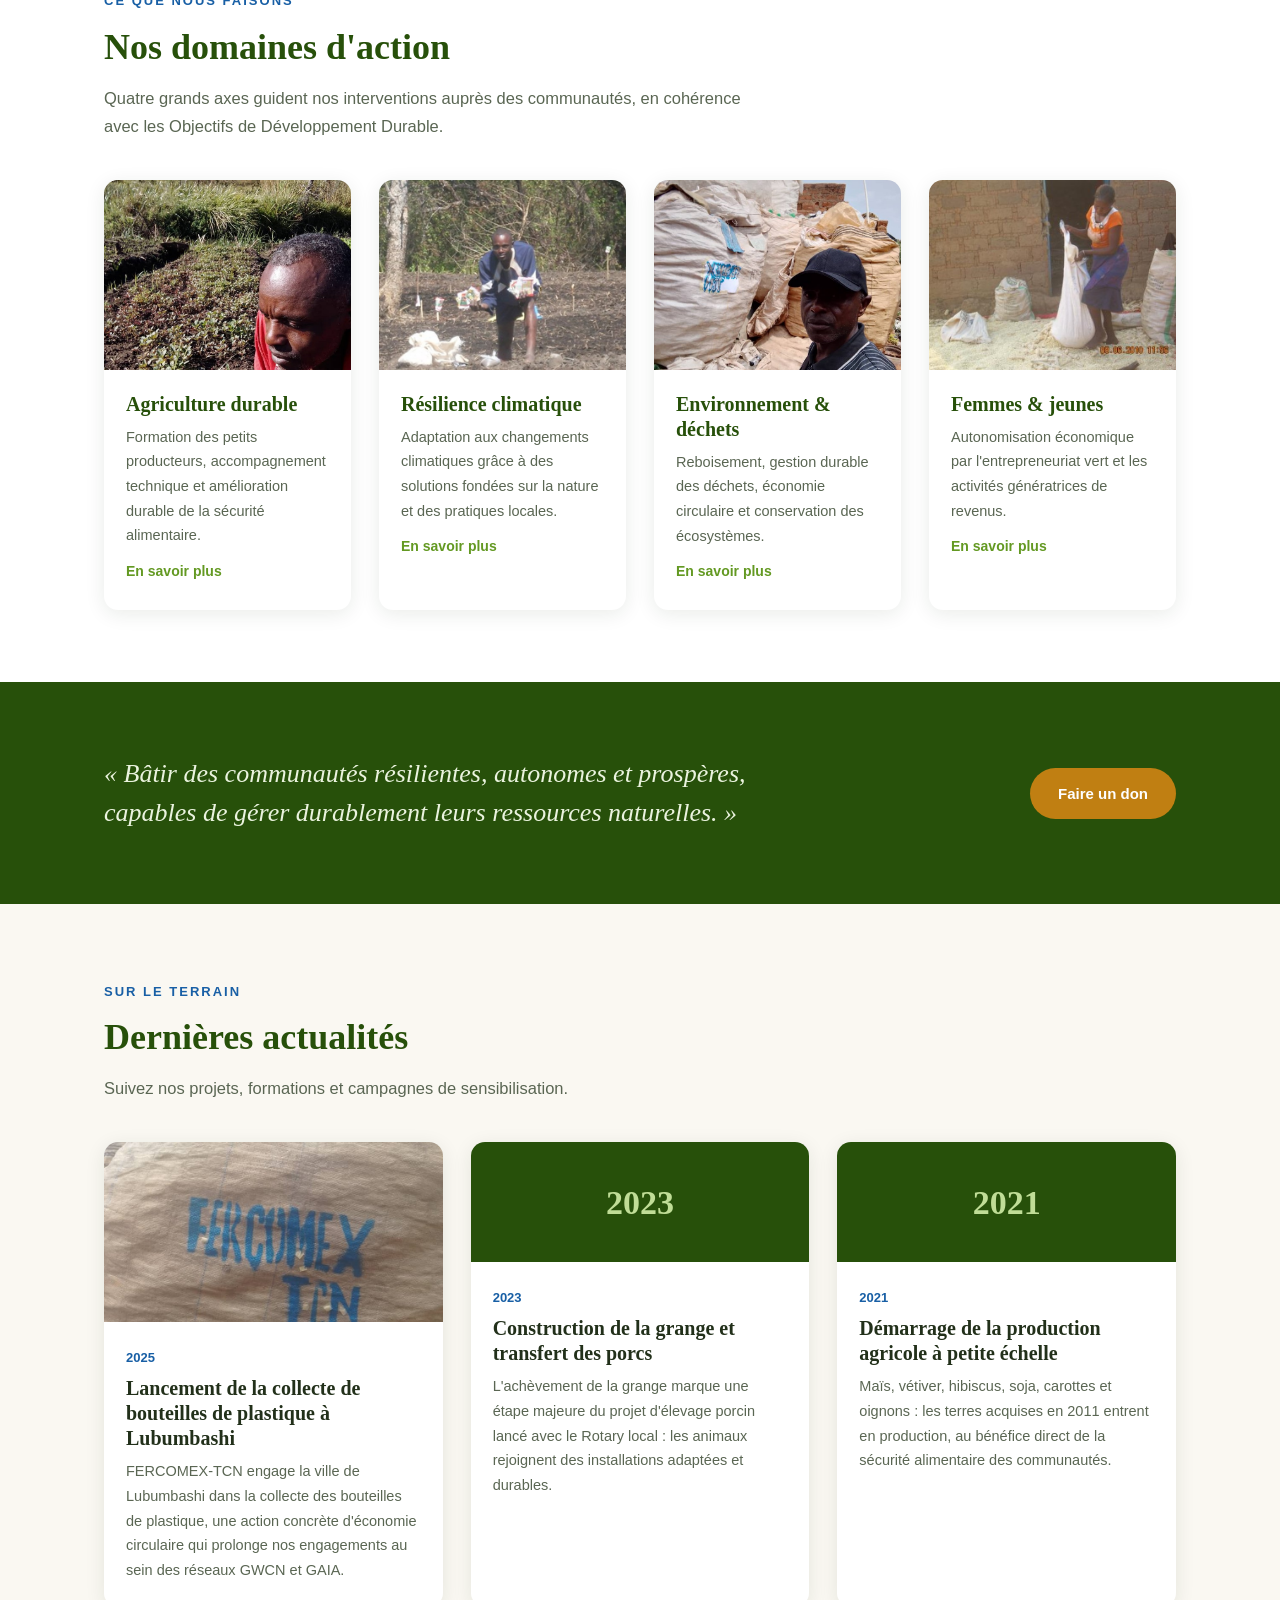
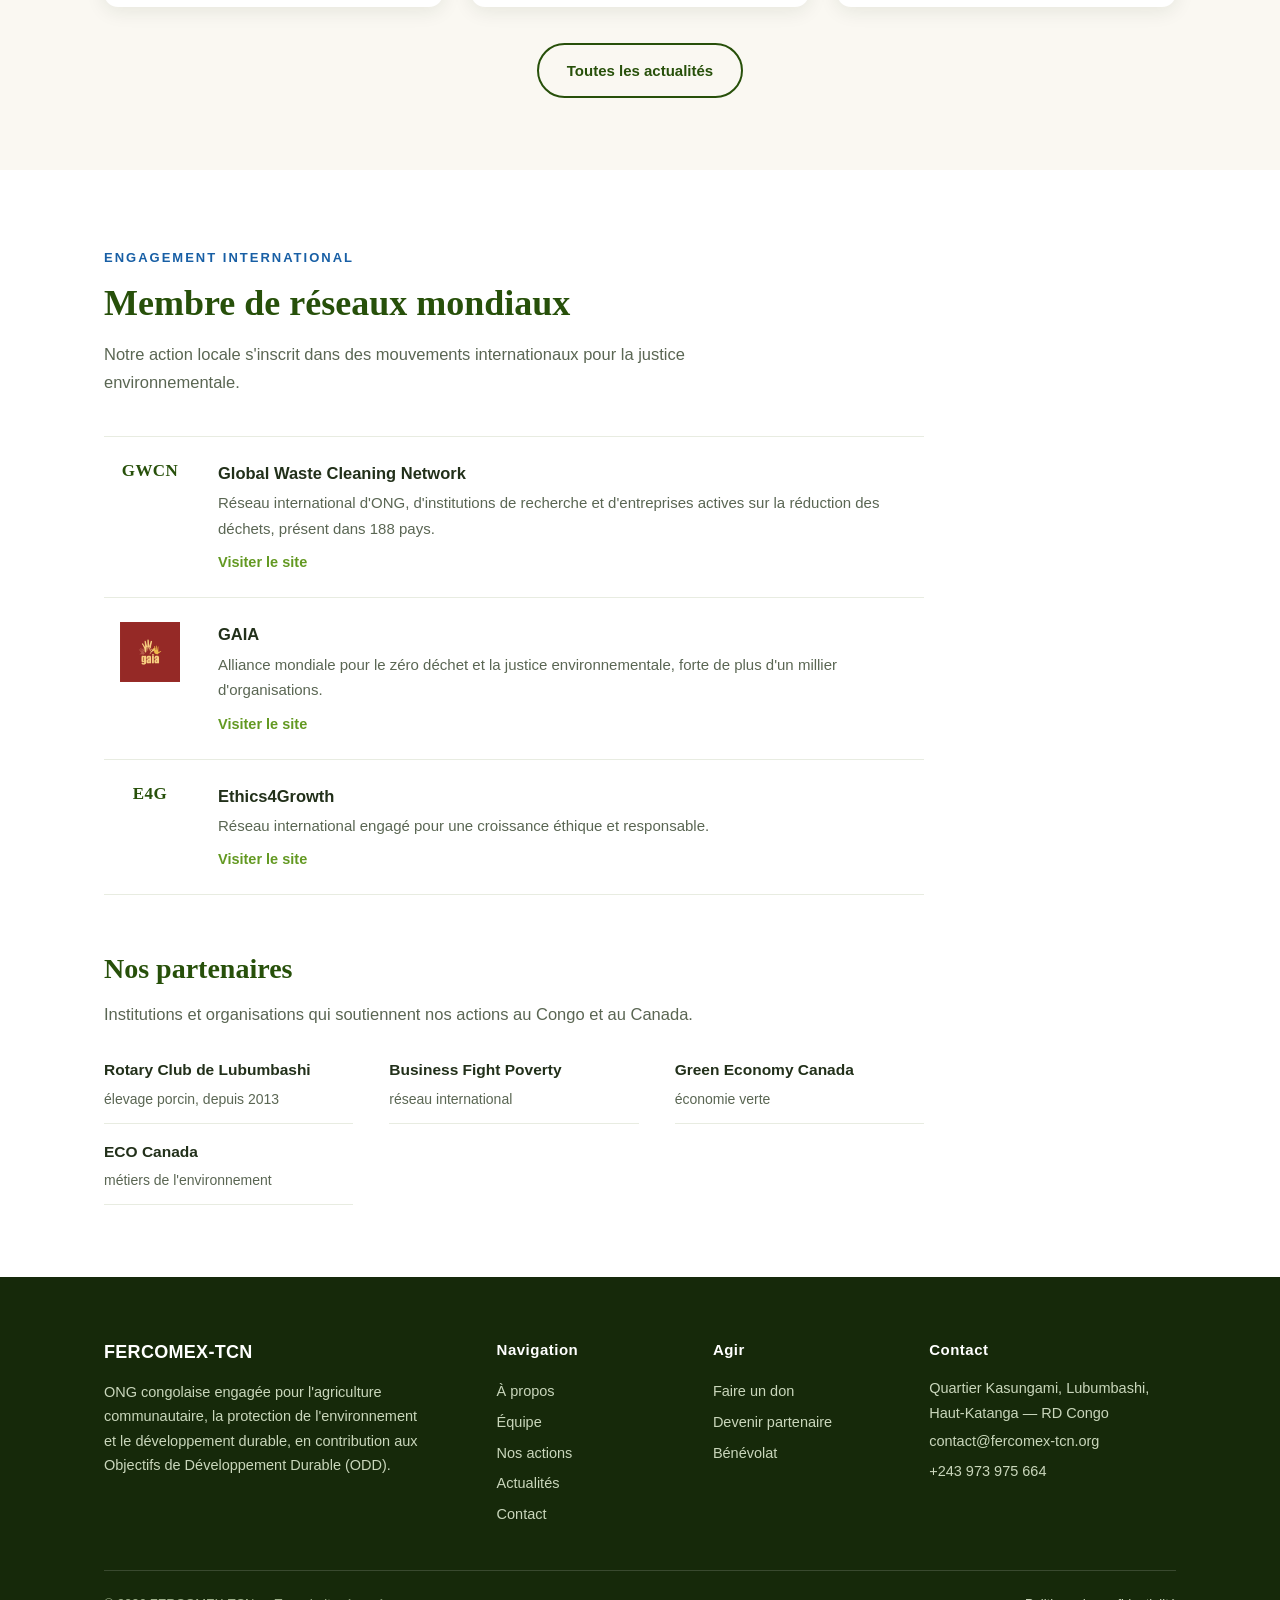
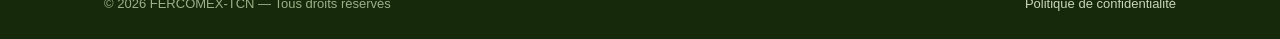
==== commit 617fa949: "Formulaire fonctionnel, liens morts retirés, aucun chiffre inventé Formulaire de contact - Remplace " ====
--- a/index.html
+++ b/index.html
@@ -8,7 +8,7 @@
   <link rel="icon" href="images/logo.jpg">
   <!-- Protection de secours : s'applique même sur un hébergeur qui
        ne lit pas le fichier _headers (GitHub Pages, par exemple). -->
-  <meta http-equiv="Content-Security-Policy" content="default-src 'self'; script-src 'self'; style-src 'self' 'unsafe-inline'; font-src 'self'; img-src 'self' data:; media-src 'self'; connect-src 'self'; form-action 'self' https://formspree.io; base-uri 'self'; object-src 'none'">
+  <meta http-equiv="Content-Security-Policy" content="default-src 'self'; script-src 'self'; style-src 'self' 'unsafe-inline'; font-src 'self'; img-src 'self' data:; media-src 'self'; connect-src 'self'; form-action 'self' mailto:; base-uri 'self'; object-src 'none'">
   <meta name="referrer" content="strict-origin-when-cross-origin">
   <link rel="alternate" hreflang="fr" href="index.html">
   <link rel="alternate" hreflang="en" href="en/index.html">
@@ -33,7 +33,7 @@
         <a href="nos-actions.html">Nos actions</a>
         <a href="actualites.html">Actualités</a>
         <a href="contact.html">Contact</a>
-        <span class="langues"><a href="#" class="actif">FR</a><span>|</span><a href="en/index.html">EN</a></span>
+        <span class="langues"><span class="actif" aria-current="page">FR</span><span class="sep">|</span><a href="en/index.html">EN</a></span>
         <a href="contact.html#don" class="btn btn--don">Faire un don</a>
       </nav>
     </div>
@@ -81,15 +81,19 @@
   </section>
 
   <!-- ==================== REPÈRES ====================
-       Les chiffres sont intégrés dans une phrase, pas alignés en compteurs.
-       MODIFIEZ ICI quand vous aurez vos chiffres réels : remplacez les
-       tirets par les nombres, dans le texte lui-même. -->
+       Volontairement SANS chiffres d'impact (nombre de bénéficiaires,
+       d'hectares, de tonnes…). Un bailleur sait qu'un chiffre affiché
+       sans source est un chiffre qu'on lui demande de croire ; une
+       phrase vérifiable vaut mieux qu'un compteur impressionnant.
+       MODIFIEZ ICI le jour où vous aurez des chiffres issus d'un rapport
+       d'activité signé : ajoutez-les dans la phrase en citant le rapport
+       et son année. N'inventez jamais un chiffre « approximatif ». -->
   <section class="section section--sable">
     <div class="conteneur">
       <p class="reperes">
-        Depuis <strong>1997</strong>, FERCOMEX-TCN accompagne les communautés du Haut-Katanga :
-        près de <strong>trente ans</strong> de présence continue sur le terrain, <strong>quatre</strong>
-        domaines d'action et une ferme communautaire à Kaisala, au service des petits producteurs.
+        Fondée en <strong>1997</strong>, FERCOMEX-TCN travaille sans interruption auprès des
+        communautés du Haut-Katanga : une présence continue sur le terrain, une ferme
+        communautaire à Kaisala et un accompagnement de proximité des petits producteurs.
       </p>
     </div>
   </section>
@@ -208,7 +212,7 @@
             <span class="logo-texte">GWCN</span>
           </span>
           <span class="reseau-ligne__texte">
-            <strong>GWCN</strong>
+            <strong>Global Waste Cleaning Network</strong>
             <span>Réseau international d'ONG, d'institutions de recherche et d'entreprises actives sur la réduction des déchets, présent dans 188 pays.</span>
             <a href="https://gwcnweb.org/" target="_blank" rel="noopener">Visiter le site</a>
           </span>
--- a/css/style.css
+++ b/css/style.css
@@ -1,11 +1,19 @@
 /* ============================================================
-   POLICES — hébergées sur le site, aucune requête vers Google
+   POLICES
    ------------------------------------------------------------
-   Les fichiers attendus sont dans le dossier fonts/.
-   S'ils sont absents, le site utilise automatiquement les polices
-   de l'ordinateur du visiteur (Georgia et la police système) :
-   l'affichage reste correct. Voir fonts/LISEZ-MOI.txt pour les ajouter.
+   Le site utilise les polices déjà présentes sur l'ordinateur du
+   visiteur (Georgia pour les titres, la police système pour le
+   texte). Résultat : aucune requête vers Google, aucun fichier à
+   télécharger, affichage instantané.
+
+   POUR UTILISER LES POLICES FRAUNCES + INTER (optionnel) :
+   1. Suivez fonts/LISEZ-MOI.txt pour déposer les 5 fichiers .woff2
+      dans le dossier fonts/.
+   2. Enlevez la ligne "DÉBUT" et la ligne "FIN" ci-dessous.
+   N'enlevez PAS ces lignes avant d'avoir déposé les fichiers :
+   le navigateur chercherait 5 fichiers inexistants à chaque page.
    ============================================================ */
+/* DÉBUT — polices optionnelles
 @font-face {
   font-family: "Fraunces";
   src: url("../fonts/fraunces-600.woff2") format("woff2");
@@ -31,6 +39,7 @@
   src: url("../fonts/inter-700.woff2") format("woff2");
   font-weight: 700; font-style: normal; font-display: swap;
 }
+   FIN — polices optionnelles */
 
 /* ============================================================
    FERCOMEX-TCN — Feuille de style principale
@@ -359,7 +368,14 @@
 .form-contact button { margin-top: 24px; border: none; cursor: pointer; font-family: inherit; }
 .champ-cache { display: none; }
 
+/* Phrase explicative sous le bouton du formulaire */
+.note-form {
+  max-width: 640px; margin-top: 16px;
+  font-size: 14px; line-height: 1.6; color: var(--texte-doux);
+}
+
 .coordonnees { display: grid; gap: 8px; margin-top: 20px; }
+.coordonnees p { font-size: 15px; line-height: 1.65; }
 
 /* ---- Adaptation mobile ---- */
 @media (max-width: 860px) {
@@ -487,13 +503,14 @@
 
 /* ---- Sélecteur de langue ---- */
 .langues { display: flex; align-items: center; gap: 4px; margin-left: 4px; }
-.langues a {
+.langues a, .langues .actif {
   font-size: 13px; font-weight: 700; letter-spacing: 0.5px;
   color: var(--texte-doux); padding: 4px 7px; border-radius: 6px;
 }
 .langues a:hover { text-decoration: none; background: var(--vert-pale); color: var(--vert-foret); }
-.langues a.actif { background: var(--vert-foret); color: var(--blanc); }
-.langues span { color: #c8d2bd; font-size: 12px; }
+/* La langue affichée n'est pas un lien : c'est la page où l'on est déjà. */
+.langues .actif { background: var(--vert-foret); color: var(--blanc); }
+.langues .sep { color: #c8d2bd; font-size: 12px; }
 
 /* ---- Ruban de devise trilingue (sous l'en-tête) ----
    L'alternance est faite 100 % en CSS : elle fonctionne même si le
@@ -555,31 +572,21 @@
   margin-bottom: 14px;
 }
 .logo-zone img { max-height: 56px; max-width: 160px; object-fit: contain; }
-/* Pastille affichée tant que le vrai logo n'est pas déposé */
+/* Nom d'un réseau composé dans la police des titres, quand nous n'avons
+   pas encore son logo officiel. Volontairement SANS pastille ni cadre :
+   un nom bien typographié tient sa place à côté d'un vrai logo sans
+   donner l'impression qu'une image manque.
+   MODIFIEZ ICI : dès que vous recevez un logo officiel, remplacez dans
+   le HTML       <span class="logo-texte">GWCN</span>
+   par           <img src="images/logos/gwcn.png" alt="GWCN">          */
 .logo-texte {
-  font-family: var(--police-titres); font-weight: 700; font-size: 20px;
-  color: var(--vert-foret); background: var(--vert-pale);
-  border-radius: 10px; padding: 10px 20px; letter-spacing: 0.5px;
-}
-.logo-texte--bleu { color: var(--bleu-fleuve); background: #e4eff9; }
-.logo-texte--ambre { color: var(--ambre-fonce); background: #fbeedb; }
+  font-family: var(--police-titres); font-weight: 700; font-size: 19px;
+  color: var(--vert-foret); letter-spacing: 0.4px;
+  line-height: 1.15; text-align: center;
+}
 
 .membre-de__carte { text-align: center; }
 .membre-de__carte p, .membre-de__carte a { text-align: left; }
-
-.grille-partenaires {
-  display: grid; grid-template-columns: repeat(auto-fit, minmax(190px, 1fr));
-  gap: 18px; margin-top: 8px;
-}
-.partenaire-carte {
-  background: var(--blanc); border: 1px solid #e4e8dd; border-radius: 12px;
-  padding: 20px 18px; text-align: center;
-}
-.partenaire-carte .logo-zone { height: 44px; margin-bottom: 10px; }
-.partenaire-carte .logo-texte { font-size: 15px; padding: 7px 14px; }
-.partenaire-carte__nom { font-size: 14px; font-weight: 600; color: var(--texte); }
-.partenaire-carte__role { font-size: 12.5px; color: var(--texte-doux); margin-top: 3px; }
-
 /* ---- Bloc vidéo ---- */
 /* Cette vidéo est au format portrait (filmée au téléphone) : on limite
    sa largeur pour qu'elle ne s'étire pas sur tout l'écran.
@@ -646,7 +653,7 @@
   align-items: center; justify-content: center; padding-top: 2px;
 }
 .reseau-ligne__logo img { max-width: 92px; max-height: 60px; object-fit: contain; }
-.reseau-ligne__logo .logo-texte { font-size: 15px; padding: 7px 12px; }
+.reseau-ligne__logo .logo-texte { font-size: 17px; }
 .reseau-ligne__texte { display: block; }
 .reseau-ligne__texte strong {
   display: block; font-size: 16.5px; color: var(--texte); margin-bottom: 3px;
